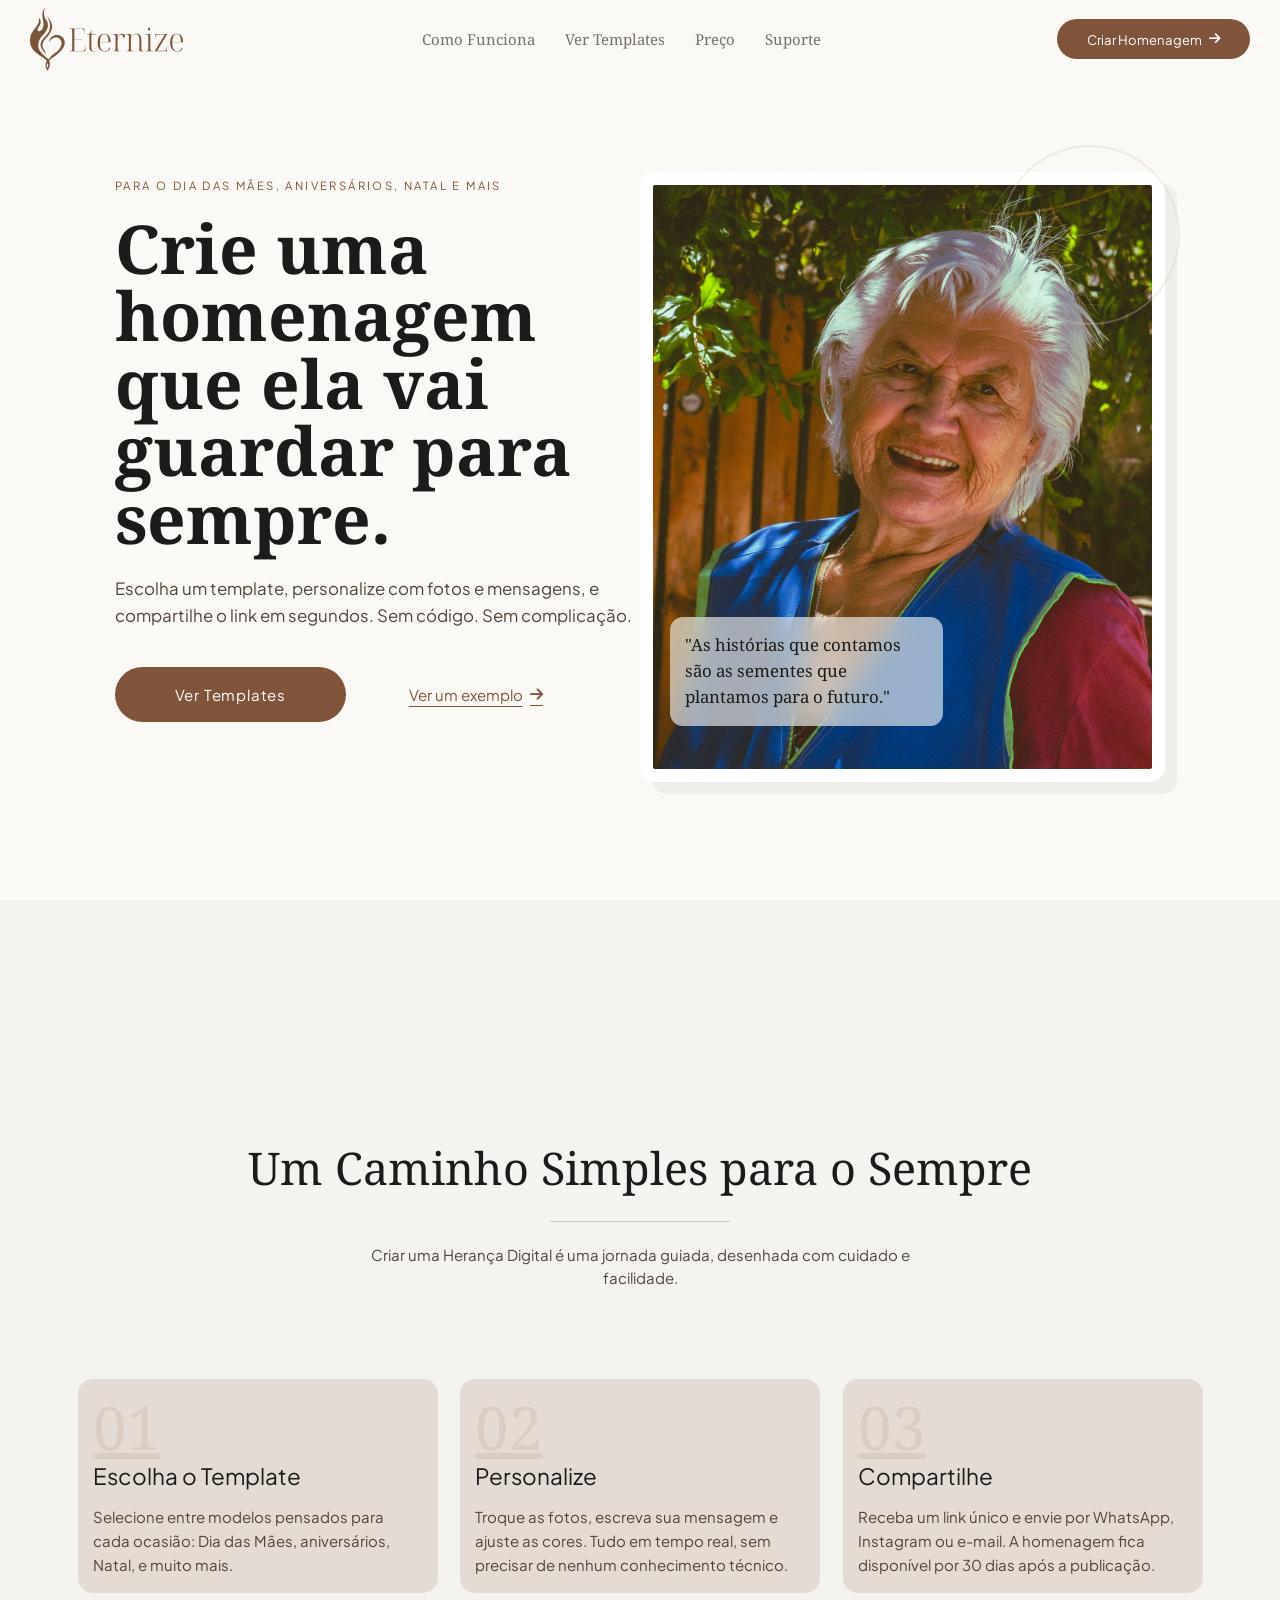
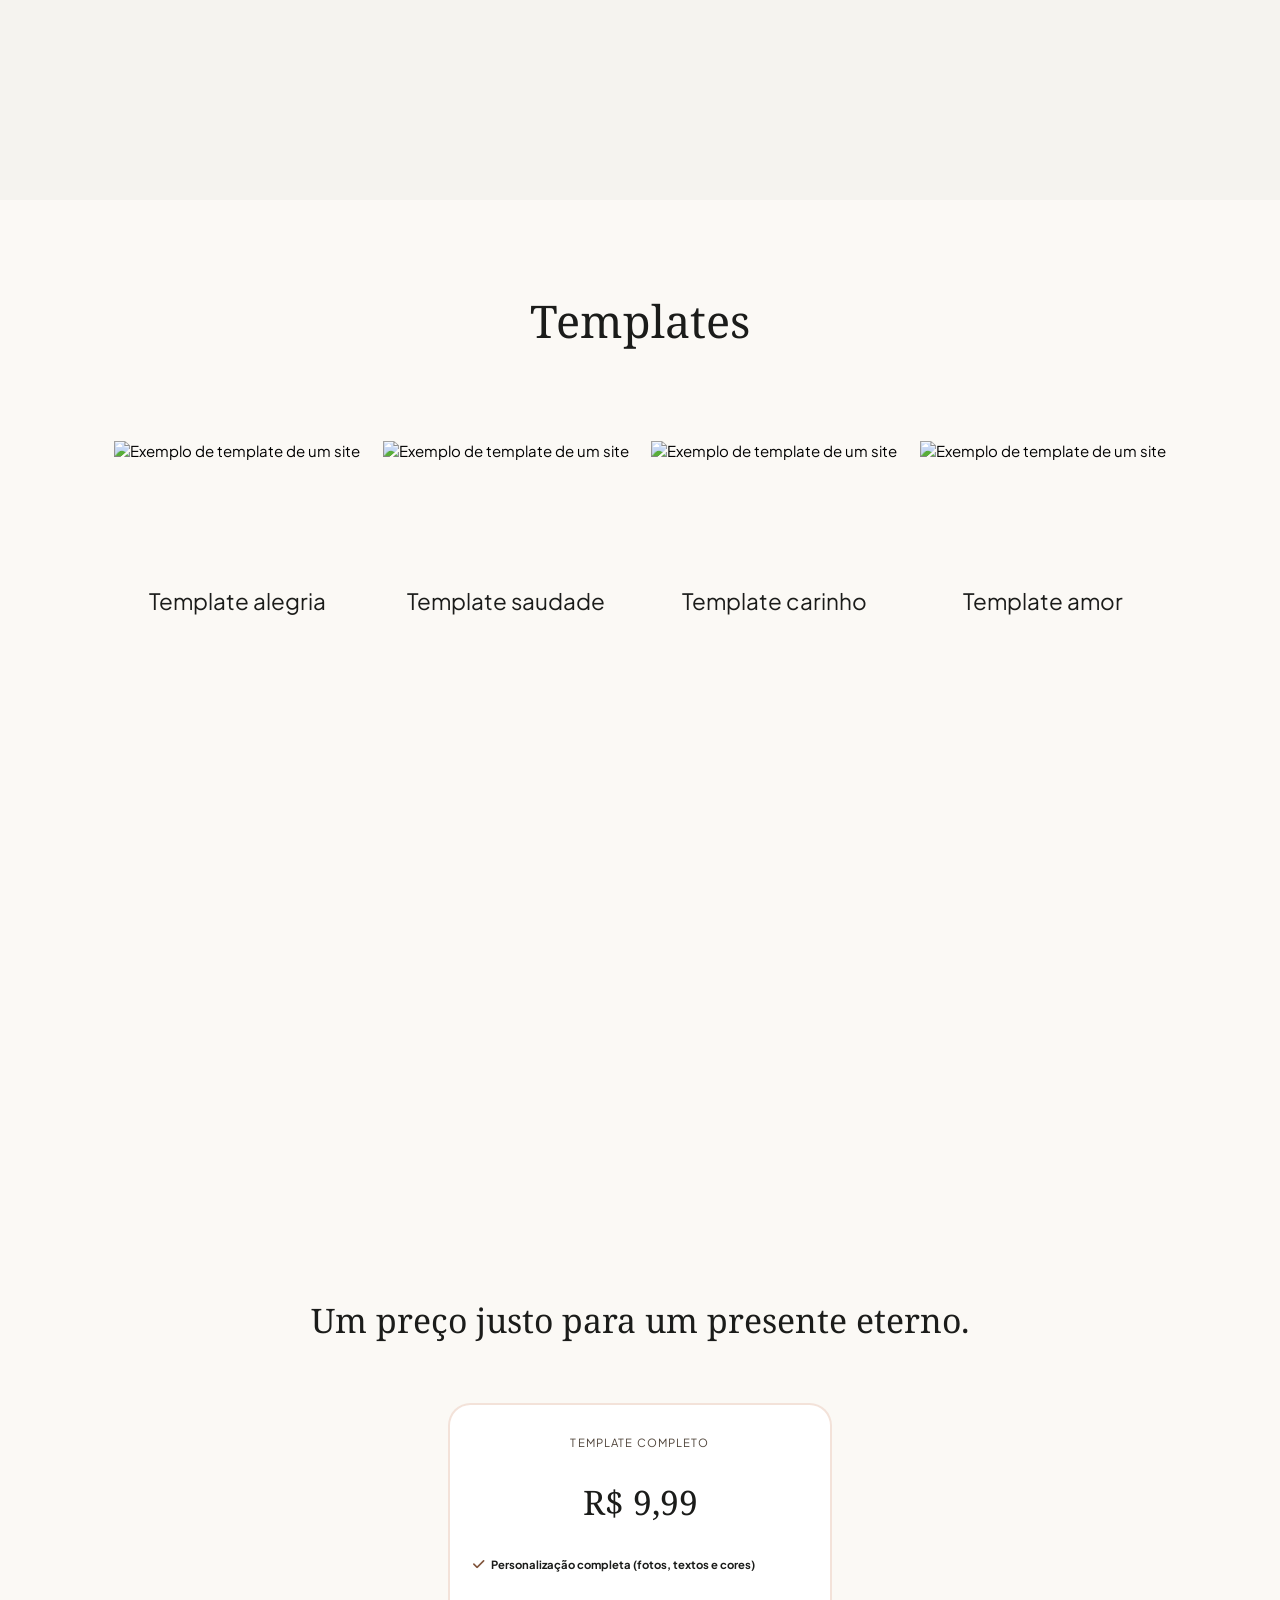
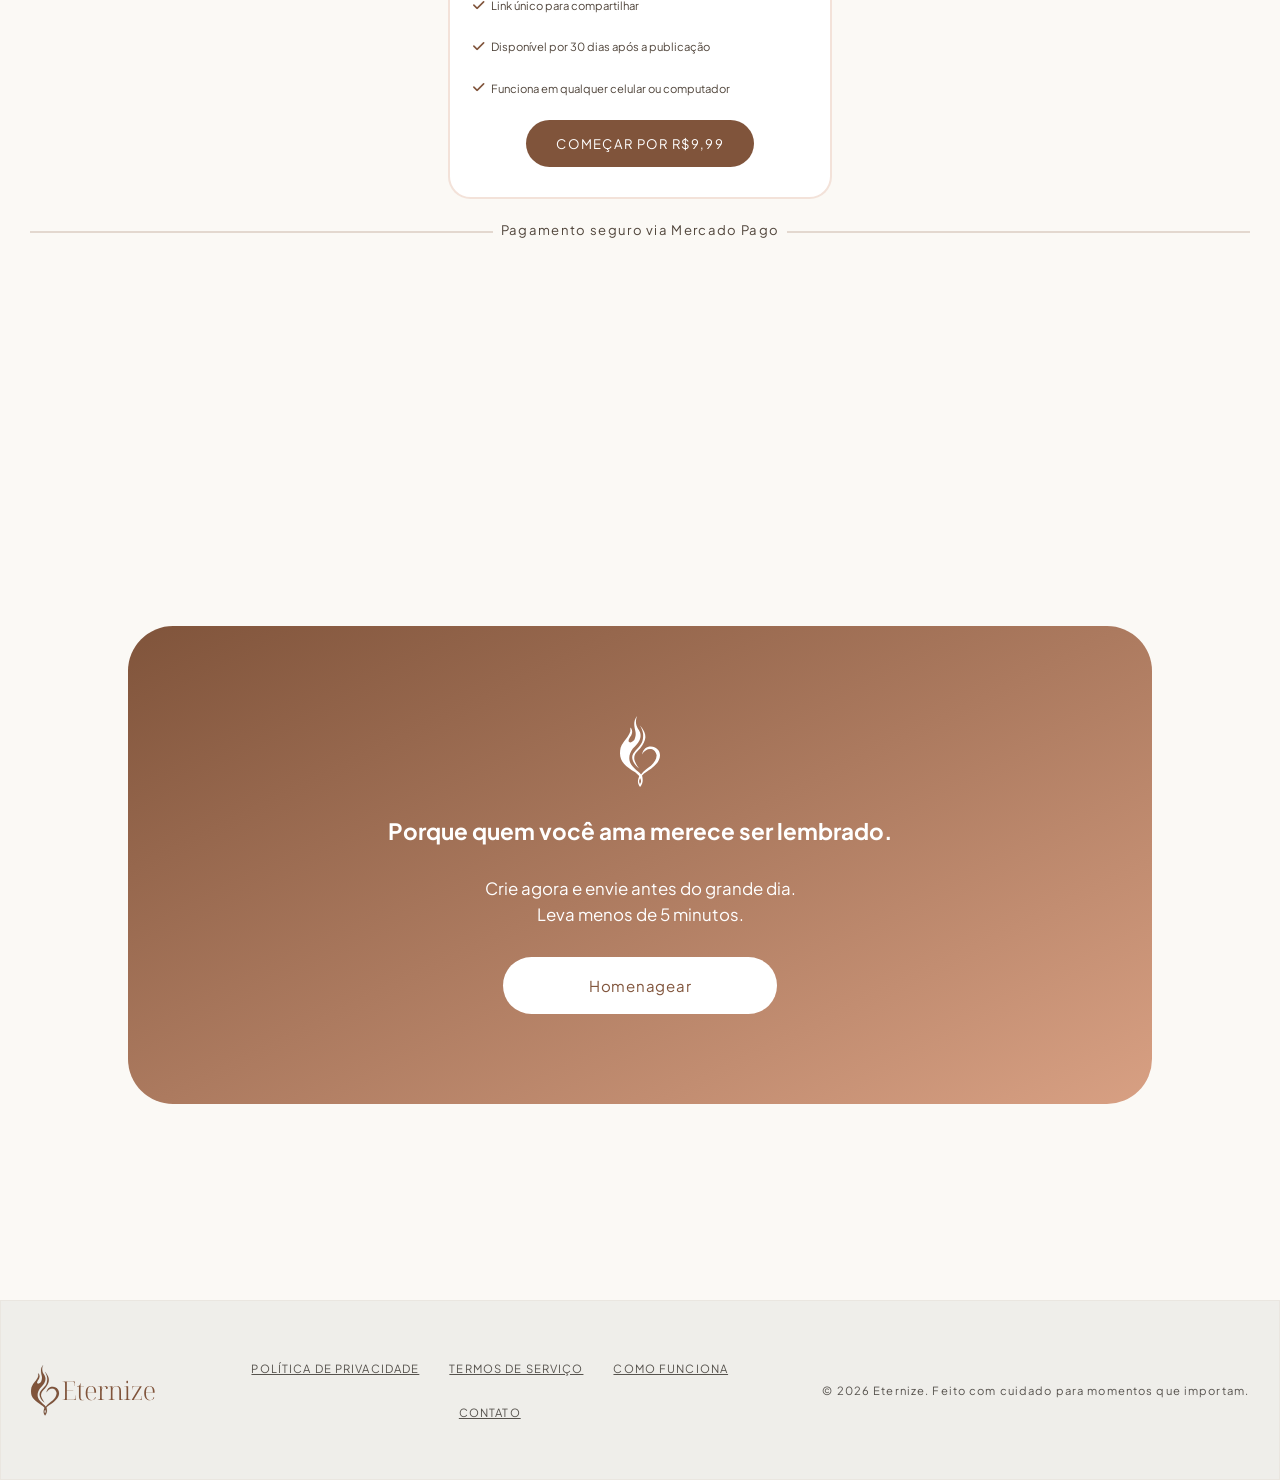
==== index.html @ eef2a2c7 "Adição de responsividade 320px à 1440px e animação de seleção nos atalhos da navbar." ====
<!doctype html>
<html lang="pt-br">
  <head>
    <meta charset="UTF-8" />
    <meta name="viewport" content="width=device-width, initial-scale=1.0" />
    <title>Eternize</title>
    <link rel="stylesheet" href="./style.css" />

    <link
      rel="apple-touch-icon"
      sizes="180x180"
      href="./icon/apple-touch-icon.png"
    />
    <link
      rel="icon"
      type="image/png"
      sizes="32x32"
      href="./icon/favicon-32x32.png"
    />
    <link
      rel="icon"
      type="image/png"
      sizes="16x16"
      href="./icon/favicon-16x16.png"
    />
    <link rel="manifest" href="/icon/site.webmanifest" />

    <!--Ícones -->
    <link
      rel="stylesheet"
      href="https://cdnjs.cloudflare.com/ajax/libs/font-awesome/6.5.1/css/all.min.css"
    />

    <!-- Fontes -->
    <link rel="preconnect" href="https://fonts.googleapis.com" />
    <link rel="preconnect" href="https://fonts.gstatic.com" crossorigin />
    <link
      href="https://fonts.googleapis.com/css2?family=Noto+Serif:ital,wght@0,100..900;1,100..900&family=Plus+Jakarta+Sans:ital,wght@0,200..800;1,200..800&display=swap"
      rel="stylesheet"
    />
  </head>
  <body>
    <header>
      <img src="./assets/logo-name.svg" alt="" />
      <nav>
        <ul class="nav-links">
          <li><a href="#how">Como Funciona</a></li>
          <li><a href="#templates">Ver Templates</a></li>
          <li><a href="#price">Preço</a></li>
          <li><a href="#contact">Suporte</a></li>
        </ul>
      </nav>
      <a href="#contact" class="cta"
        >Criar Homenagem <i class="fa-solid fa-arrow-right"></i
      ></a>
      <button id="menu-hamburguer" onclick="abrirMenu()">
        <i class="fa-solid fa-bars"></i>
      </button>
    </header>

    <div id="menu-content">
      <ul class="nav-links">
        <li><a href="#how">Como Funciona</a></li>
        <li><a href="#templates">Ver Templates</a></li>
        <li><a href="#price">Preço</a></li>
        <li><a href="#contact">Suporte</a></li>
      </ul>
      <a href="#contact" class="cta"
        >Criar Homenagem <i class="fa-solid fa-arrow-right"></i
      ></a>
    </div>

    <section class="hero" id="hero">
      <aside class="left-content">
        <p class="hero-detail">
          Para o Dia das Mães, Aniversários, Natal e mais
        </p>
        <h1>Crie uma homenagem que ela vai guardar para sempre.</h1>
        <p class="hero-subtitle">
          Escolha um template, personalize com fotos e mensagens, e compartilhe
          o link em segundos. Sem código. Sem complicação.
        </p>
        <div class="buttons">
          <a href="#templates" class="hero-templates-button">Ver Templates</a>
          <a href="#contact" class="hero-exemple-button"
            >Ver um exemplo <i class="fa-solid fa-arrow-right"></i
          ></a>
        </div>
      </aside>
      <aside class="right-content">
        <div class="circle"></div>
        <img
          src="./assets/hero-image.webp"
          alt="Imagem de uma senhora com uma frase homenageando-a"
        />
        <div class="phrase-container">
          <p class="phrase">
            "As histórias que contamos são as sementes que plantamos para o
            futuro."
          </p>
        </div>
      </aside>
    </section>

    <section id="how">
      <h2>Um Caminho Simples para o Sempre</h2>
      <div class="horizontal-line"></div>
      <p class="how-subtitle">
        Criar uma Herança Digital é uma jornada guiada, desenhada com cuidado e
        facilidade.
      </p>
      <div class="card-container">
        <div class="card">
          <p class="card-number">01</p>
          <p class="card-title">Escolha o Template</p>
          <p class="card-subtitle">
            Selecione entre modelos pensados para cada ocasião: Dia das Mães,
            aniversários, Natal, e muito mais.
          </p>
        </div>
        <div class="card">
          <p class="card-number">02</p>
          <p class="card-title">Personalize</p>
          <p class="card-subtitle">
            Troque as fotos, escreva sua mensagem e ajuste as cores. Tudo em
            tempo real, sem precisar de nenhum conhecimento técnico.
          </p>
        </div>
        <div class="card">
          <p class="card-number">03</p>
          <p class="card-title">Compartilhe</p>
          <p class="card-subtitle">
            Receba um link único e envie por WhatsApp, Instagram ou e-mail. A
            homenagem fica disponível por 30 dias após a publicação.
          </p>
        </div>
      </div>
    </section>

    <section class="templates" id="templates">
      <h2>Templates</h2>
      <div class="grid-container">
        <div class="grid-item i1">
          <p class="grid-title">Template alegria</p>
          <img
            src="https://static.wixstatic.com/media/077d5f_1ff80c98006e4152887eac32dbec27f6~mv2.jpg/v1/fill/w_740,h_1833,al_c,q_85,usm_0.66_1.00_0.01,enc_avif,quality_auto/077d5f_1ff80c98006e4152887eac32dbec27f6~mv2.jpg"
            alt="Exemplo de template de um site"
          />
        </div>
        <div class="grid-item i2">
          <p class="grid-title">Template saudade</p>
          <img
            src="https://static.wixstatic.com/media/16f059_906095923bfa4dbcbfbbe2b3b300540e~mv2.png/v1/fill/w_740,h_1536,al_c,q_90,usm_0.66_1.00_0.01,enc_avif,quality_auto/16f059_906095923bfa4dbcbfbbe2b3b300540e~mv2.png"
            alt="Exemplo de template de um site"
          />
        </div>
        <div class="grid-item i3">
          <p class="grid-title">Template carinho</p>
          <img
            src="https://static.wixstatic.com/media/16f059_3bf86d9e7a4f4a6eacb7efce3ef94783~mv2.png/v1/fill/w_740,h_1233,al_c,q_90,usm_0.66_1.00_0.01,enc_avif,quality_auto/16f059_3bf86d9e7a4f4a6eacb7efce3ef94783~mv2.png"
            alt="Exemplo de template de um site"
          />
        </div>
        <div class="grid-item i4">
          <p class="grid-title">Template amor</p>
          <img
            src="https://static.wixstatic.com/media/16f059_3e9b2dca37b64b3091403b15a6490f41~mv2.png/v1/fill/w_740,h_981,al_c,q_90,usm_0.66_1.00_0.01,enc_avif,quality_auto/16f059_3e9b2dca37b64b3091403b15a6490f41~mv2.png"
            alt="Exemplo de template de um site"
          />
        </div>
      </div>
    </section>

    <section class="price" id="price">
      <h2 class="price-title">Um preço justo para um presente eterno.</h2>
      <div class="card-price">
        <p class="card-price-title">Template Completo</p>
        <p class="card-price-price">R$ 9,99</p>
        <ul>
          <li>
            <i class="fa-solid fa-check"></i
            ><b>Personalização completa (fotos, textos e cores)</b>
          </li>
          <li><i class="fa-solid fa-check"></i>Link único para compartilhar</li>
          <li>
            <i class="fa-solid fa-check"></i>Disponível por 30 dias após a
            publicação
          </li>
          <li>
            <i class="fa-solid fa-check"></i>Funciona em qualquer celular ou
            computador
          </li>
        </ul>
        <a href="#contact" class="card-price-btn">Começar por R$9,99</a>
      </div>
      <div class="price-subtitle">
        <p class="price-pay">Pagamento seguro via Mercado Pago</p>
        <div class="price-line"></div>
      </div>
    </section>

    <section id="call-to-action">
      <div class="card-call">
        <img src="assets/logo-white.svg" alt="Logo da empresa" />
        <h2 class="title-call">Porque quem você ama merece ser lembrado.</h2>
        <p class="detail-call">
          Crie agora e envie antes do grande dia. <br />
          Leva menos de 5 minutos.
        </p>
        <a href="#contact" class="btn-call">Homenagear</a>
      </div>
    </section>

    <footer>
      <img src="assets/logo-name.svg" alt="Logo da empresa" />
      <ul>
        <li>POLÍTICA DE PRIVACIDADE</li>
        <li>TERMOS DE SERVIÇO</li>
        <li>Como funciona</li>
        <li>Contato</li>
      </ul>
      <p class="copyright">
        © 2026 Eternize. Feito com cuidado para momentos que importam.
      </p>
    </footer>
    <script src="./script.js"></script>
  </body>
</html>
---- style.css ----
:root {
  --bg: #fbf9f5;
  --assent-color: #80543b;
  --title-font-family: "Noto Serif", sans-serif;
}

* {
  margin: 0;
  padding: 0;
  box-sizing: border-box;
  text-decoration: none;
  scroll-behavior: smooth;
  overscroll-behavior: none;
  scrollbar-width: thin;
  scrollbar-color: var(--assent-color) var(--bg);
}

::-webkit-scrollbar-track {
  background: var(--bg);
}

::-webkit-scrollbar-thumb {
  background: var(--assent-color);
  border-radius: 8px;
}

body {
  background: var(--bg);
  font-family: "Plus Jakarta Sans", sans-serif;
  font-weight: 400;
  max-width: 1440px;
  margin: 0 auto;
  overflow-x: clip;
}

header {
  width: 100vw;
  height: fit-content;
  display: flex;
  justify-content: space-between;
  align-items: center;
  padding: 0.5rem 2rem;
  background: rgba(251, 249, 245, 0.8);
  backdrop-filter: blur(24px);
  position: fixed;
  top: 0;
  left: 0;
  z-index: 999;
}

header img {
  width: auto;
  height: 100%;
}

nav,
nav ul {
  display: flex;
  list-style: none;
  width: fit-content;
  justify-content: space-between;
  align-items: center;
  gap: 2rem;
}

.nav-links a {
  font-family: var(--title-font-family);
  font-size: 1rem;
  color: #78716c;
  text-align: center;
}

.cta {
  display: flex;
  align-items: center;
  justify-content: center;
  text-align: center;
  padding: 0.75rem 2rem;
  gap: 0.5rem;
  color: #fff;
  font-size: 0.875rem;
  background: var(--assent-color);
  border-radius: 99px;
}

section {
  width: 100%;
  min-height: fit-content;
  height: 100vh;
  padding: 6rem 2rem 4rem;
}

#hero {
  display: flex;
  flex-wrap: wrap;
  justify-content: center;
  align-items: center;
  padding: 6rem;
}

.left-content,
.right-content {
  width: 100%;
  max-width: 35rem;
  height: fit-content;
}

.left-content {
  display: flex;
  flex-direction: column;
  gap: 1.5rem;
  text-wrap: wrap;
}

.hero-detail {
  font-size: 0.75rem;
  letter-spacing: 2.4px;
  color: var(--assent-color);
  text-transform: uppercase;
  width: 100%;
}

h1 {
  font-family: var(--title-font-family);
  font-size: 4.5rem;
  line-height: 4.5rem;
  color: #1b1c1a;
}

.hero-subtitle {
  font-size: 1.125rem;
  color: #50453b;
  line-height: 1.831rem;
}

.buttons {
  width: 100%;
  height: fit-content;
  display: flex;
  flex-wrap: wrap;
  gap: 1rem;
  padding-top: 1rem;
}

.hero-templates-button {
  width: 100%;
  max-width: 15.375rem;
  height: fit-content;
  display: flex;
  justify-content: center;
  align-items: center;
  background: var(--assent-color);
  color: #fff;
  text-wrap: nowrap;
  font-size: 1rem;
  letter-spacing: 0.8px;
  border-radius: 99px;
  padding: 1.2rem 2rem;
}

.hero-exemple-button {
  padding: 1.2rem 2rem;
  width: 100%;
  max-width: 15.375rem;
  height: fit-content;
  display: flex;
  justify-content: center;
  align-items: center;
  gap: 0.5rem;
  text-decoration: underline;
  text-underline-offset: 0.3rem;
  color: var(--assent-color);
}

.right-content {
  display: flex;
  flex-direction: column;
  aspect-ratio: 31 / 36;
}

.circle {
  background: transparent;
  border-radius: 50%;
  width: 12rem;
  aspect-ratio: 1 / 1;
  border: solid 2px rgba(212, 196, 183, 0.3);
  margin-bottom: -10.2rem;
  margin-left: 24rem;
  z-index: 12;
}

.right-content img {
  width: 100%;
  height: auto;
  aspect-ratio: 31 / 36;
  object-fit: cover;
  border: solid 0.875rem #fff;
  border-radius: 1rem;
  box-shadow: 0.8rem 0.8rem 0 0 #efeeea;
}

.phrase-container {
  background: rgba(255, 255, 255, 0.6);
  backdrop-filter: blur(12px);
  border-radius: 0.875rem;
  padding: 1rem 2.5rem 1rem 1rem;
  width: fit-content;
  height: fit-content;
  z-index: 10;
  margin-top: -11rem;
  margin-left: 2rem;
}

.phrase {
  font-family: var(--title-font-family);
  color: #1b1c1a;
  font-size: 1.125rem;
  line-height: 1.75rem;
  width: 100%;
  max-width: 220px;
  text-wrap: wrap;
}

/* Seção Processo */
#how {
  display: flex;
  flex-direction: column;
  justify-content: center;
  align-items: center;
  text-align: center;
  gap: 1.5rem;
  background: #f5f3ef;
}

#how h2 {
  font-family: var(--title-font-family);
  font-size: 3rem;
  font-weight: 400;
  color: #1b1c1a;
  width: 100%;
  flex-wrap: wrap;
}

.horizontal-line {
  width: 12rem;
  height: 1px;
  background: linear-gradient(
    rgba(212, 196, 183, 0) 0%,
    #d4c4b7 50%,
    rgba(212, 196, 183, 0) 100%
  );
}

.how-subtitle {
  width: 100%;
  max-width: 576px;
  font-size: 1rem;
  color: #50453b;
  line-height: 1.5rem;
}

.card-container {
  width: 100%;
  height: fit-content;
  padding-top: 4.5rem;
  display: flex;
  flex-direction: row;
  align-items: center;
  flex-wrap: wrap;
  gap: 1.5rem;
  justify-content: center;
}

.card {
  width: 100%;
  max-width: 24rem;
  display: flex;
  flex-direction: column;
  padding: 1rem;
  border-radius: 1rem;
  background: rgba(128, 84, 59, 0.15);
  text-align: start;
}

.card-number {
  width: 100%;
  font-family: var(--title-font-family);
  font-size: 4rem;
  line-height: 4.5rem;
  color: rgba(128, 84, 59, 0.1);
  text-decoration: underline;
}

.card-title {
  width: 100%;
  text-wrap: wrap;
  padding-bottom: 1rem;
  font-size: 1.5rem;
  color: #1b1c1a;
}

.card-subtitle {
  color: #50453b;
  font-size: 1rem;
  line-height: 1.625rem;
}

/* Seção Templates */
#templates {
  display: flex;
  flex-direction: column;
  gap: 6rem;
  text-align: center;
}

#templates h2 {
  color: #1b1c1a;
  font-weight: 400;
  font-family: var(--title-font-family);
  font-size: 3rem;
}

.grid-container {
  display: flex;
  gap: 1.5rem;
  row-gap: 3rem;
  flex-wrap: wrap;
  align-items: center;
  justify-content: center;
  width: 100%;
  height: fit-content;
}

.grid-item {
  display: flex;
  flex-direction: column-reverse;
  gap: 0.5rem;
}

.grid-item img {
  width: 100%;
  max-width: 400px;
  height: auto;
  aspect-ratio: 16 / 9;
  object-fit: cover;
}

.grid-title {
  font-size: 1.5rem;
  color: #1b1c1a;
}

/* Seção Preços */
#price {
  display: flex;
  flex-direction: column;
  justify-content: center;
  align-items: center;
  gap: 1.5rem;
}

#price h2 {
  color: #1b1c1a;
  font-family: var(--title-font-family);
  font-size: 2.25rem;
  font-weight: 400;
  padding-bottom: 2.5rem;
  text-align: center;
  width: 100%;
  text-wrap: wrap;
}

.card-price {
  display: flex;
  flex-direction: column;
  align-items: center;
  background: #fff;
  height: fit-content;
  min-width: fit-content;
  width: 100%;
  max-width: 384px;
  padding: 2rem 1.5rem;
  border-radius: 1.5rem;
  border: solid 2px rgba(216, 160, 131, 0.3);
  gap: 2rem;
}

.card-price-title {
  font-size: 0.75rem;
  letter-spacing: 0.075rem;
  text-align: center;
  color: #50453b;
  flex-wrap: wrap;
  width: 100%;
  text-transform: uppercase;
}

.card-price-price {
  text-align: center;
  font-family: var(--title-font-family);
  font-weight: 400;
  color: #1b1c1a;
  font-size: 2.25rem;
  text-wrap: nowrap;
  width: 100%;
}

.card-price ul {
  display: flex;
  flex-direction: column;
  gap: 1.5rem;
  height: fit-content;
  width: 100%;
  list-style: none;
}

.card-price ul li {
  display: flex;
  align-items: center;
  gap: 0.5rem;
  width: 100%;
  font-size: 0.75rem;
  line-height: 1.25rem;
  color: #50453b;
}

.card-price ul li b {
  color: #1b1c1a;
}

.fa-check {
  color: var(--assent-color);
  font-size: 0.875rem;
}

.card-price-btn {
  text-transform: uppercase;
  margin-top: -0.5rem;
  background: var(--assent-color);
  padding: 1rem 2rem;
  text-align: center;
  border-radius: 99px;
  color: #fff;
  font-size: 0.875rem;
  letter-spacing: 0.0875rem;
  text-wrap: nowrap;
  font-weight: 400;
}

.price-subtitle {
  width: 100%;
  height: fit-content;
  display: flex;
  flex-direction: column;
  justify-content: center;
  align-items: center;
  flex-wrap: nowrap;
}

.price-pay {
  background: var(--bg);
  color: #50453b;
  text-align: center;
  text-wrap: wrap;
  width: fit-content;
  max-width: calc(300px + 1rem);
  line-height: 1.25rem;
  font-size: 0.875rem;
  letter-spacing: 0.0875rem;
  padding: 0 0.5rem;
  z-index: 1;
}

.price-line {
  margin-top: -0.6rem;
  width: 100%;
  height: 2px;
  background: rgba(128, 84, 59, 0.2);
}

/* Seção CTA */
#call-to-action {
  display: flex;
  flex-direction: column;
  justify-content: center;
  align-items: center;
}

.card-call {
  width: 100%;
  max-width: 1024px;
  padding: 6rem;
  display: flex;
  flex-direction: column;
  justify-content: center;
  align-items: center;
  text-align: center;
  gap: 2rem;
  color: #fff;
  border-radius: 3rem;
  background: linear-gradient(154deg, var(--assent-color) 0%, #d8a083 100%);
}

.card-call img {
  width: 2.625rem;
  height: auto;
}

.card-call-title {
  font-family: var(--title-font-family);
  font-size: 3.75rem;
  line-height: 3.75rem;
}

.detail-call {
  font-size: 1.125rem;
  line-height: 1.75rem;
}

.btn-call {
  width: 100%;
  max-width: 274px;
  height: fit-content;
  font-size: 1rem;
  color: var(--assent-color);
  letter-spacing: 0.05rem;
  padding: 1.25rem 3rem;
  background: #fff;
  border-radius: 99px;
}

footer {
  display: flex;
  justify-content: space-between;
  align-items: center;
  padding: 4rem 2rem;
  width: 100vw;
  justify-content: space-between;
  gap: 3rem;
  border: solid 1px rgba(212, 196, 183, 0.2);
  background: #efeeea;
}

footer img {
  width: auto;
  height: 3.4rem;
}

footer ul {
  display: flex;
  justify-content: center;
  align-items: center;
  flex-wrap: wrap;
  width: fit-content;
  max-width: 520px;
  gap: 2rem;
  list-style: none;
}

footer ul li {
  color: #57534e;
  text-wrap: nowrap;
  font-size: 0.75rem;
  letter-spacing: 0.075rem;
  text-decoration: underline;
  text-transform: uppercase;
}

.copyright {
  font-size: 0.75rem;
  letter-spacing: 0.075rem;
  line-height: 1rem;
  color: #57534e;
  text-align: center;
}

/* EFEITOS */
.nav-links .active {
  color: var(--assent-color);
  text-decoration: underline;
  text-underline-offset: 0.5rem;
  transition: 0.7s ease;
}

/* Menu Mobile */
#menu-hamburguer,
#menu-content {
  display: none;
}

/* Responsividade */
/* Mobile */
@media (max-width: 767px) {
  section,
  #hero,
  #skills {
    padding: 8rem 1.5rem 3rem;
  }

  .nav-links,
  header .cta,
  .right-content {
    display: none;
  }

  #menu-hamburguer {
    display: flex;
    width: auto;
    height: 100%;
    background: transparent;
    border: none;
    color: var(--assent-color);
    font-size: 2.25rem;
  }

  #menu-content {
    background: var(--bg);
    z-index: 100;
    position: fixed;
    right: 0;
    top: 5rem;
    display: none;
    height: fit-content;
    width: 40%;
    flex-direction: column;
    gap: 1.5rem;
    padding: 1rem;
    justify-content: center;
    align-items: center;
  }

  #menu-content .nav-links {
    display: flex;
    justify-content: center;
    align-items: center;
    flex-direction: column;
    list-style: none;
    text-align: center;
    gap: 0.5rem;
  }

  #menu-content .cta {
    display: block;
    width: 100%;
    padding: 0.75rem 1rem;
    border-radius: 16px;
    display: flex;
    justify-content: center;
    align-items: center;
    font-size: 11px;
  }

  h1 {
    font-size: 2.8rem;
    line-height: 3rem;
  }

  .buttons {
    justify-content: center;
    align-items: center;
  }

  h2,
  #templates h2,
  #how h2 {
    font-size: 1.8rem;
    line-height: 2rem;
  }

  .price-pay {
    width: 12rem;
  }

  .card-call {
    padding: 1.5rem;
  }

  footer {
    padding: 1.5rem;
    gap: 0.5rem;
  }

  footer img {
    display: none;
  }

  footer ul {
    width: 50%;
    gap: 0.5rem;
  }

  footer ul li {
    font-size: 0.625rem;
  }
}

/* Tablet */
@media (min-width: 768px) and (max-width: 1023px) {
  header .cta {
    font-size: 0.75rem;
    padding: 0.875rem 1rem;
  }

  .nav-links li a {
    text-align: center;
  }

  header,
  .nav-links {
    gap: 1rem;
  }
}

/* Ajuste específico para a nav bar não quebrar na parte dos links */
@media (max-width: 784px) {
  .nav-links,
  header .cta {
    display: none;
  }

  #menu-hamburguer {
    display: flex;
    width: auto;
    height: 100%;
    background: transparent;
    border: none;
    color: var(--assent-color);
    font-size: 2.25rem;
  }

  #menu-content {
    background: var(--bg);
    z-index: 100;
    position: fixed;
    right: 0;
    top: 5rem;
    display: none;
    height: fit-content;
    width: 40%;
    flex-direction: column;
    gap: 1.5rem;
    padding: 1rem;
    justify-content: center;
    align-items: center;
  }

  #menu-content .nav-links {
    display: flex;
    justify-content: center;
    align-items: center;
    flex-direction: column;
    list-style: none;
    text-align: center;
    gap: 0.5rem;
  }

  #menu-content .cta {
    display: block;
    width: 100%;
    padding: 0.75rem 1rem;
    border-radius: 16px;
    display: flex;
    justify-content: center;
    align-items: center;
    font-size: 11px;
  }
}

/* Ajustes de Fontes */
@media (min-width: 320px) {
  :root {
    font-size: 11px;
  }
}
@media (min-width: 275px) {
  :root {
    font-size: 12px;
  }
}
@media (min-width: 425px) {
  :root {
    font-size: 13px;
  }
}
@media (min-width: 768px) {
  :root {
    font-size: 14px;
  }
}
@media (min-width: 1024px) {
  :root {
    font-size: 15px;
  }
}
@media (min-width: 1440px) {
  :root {
    font-size: 16px;
  }
  body {
    max-width: 1440px;
  }
}
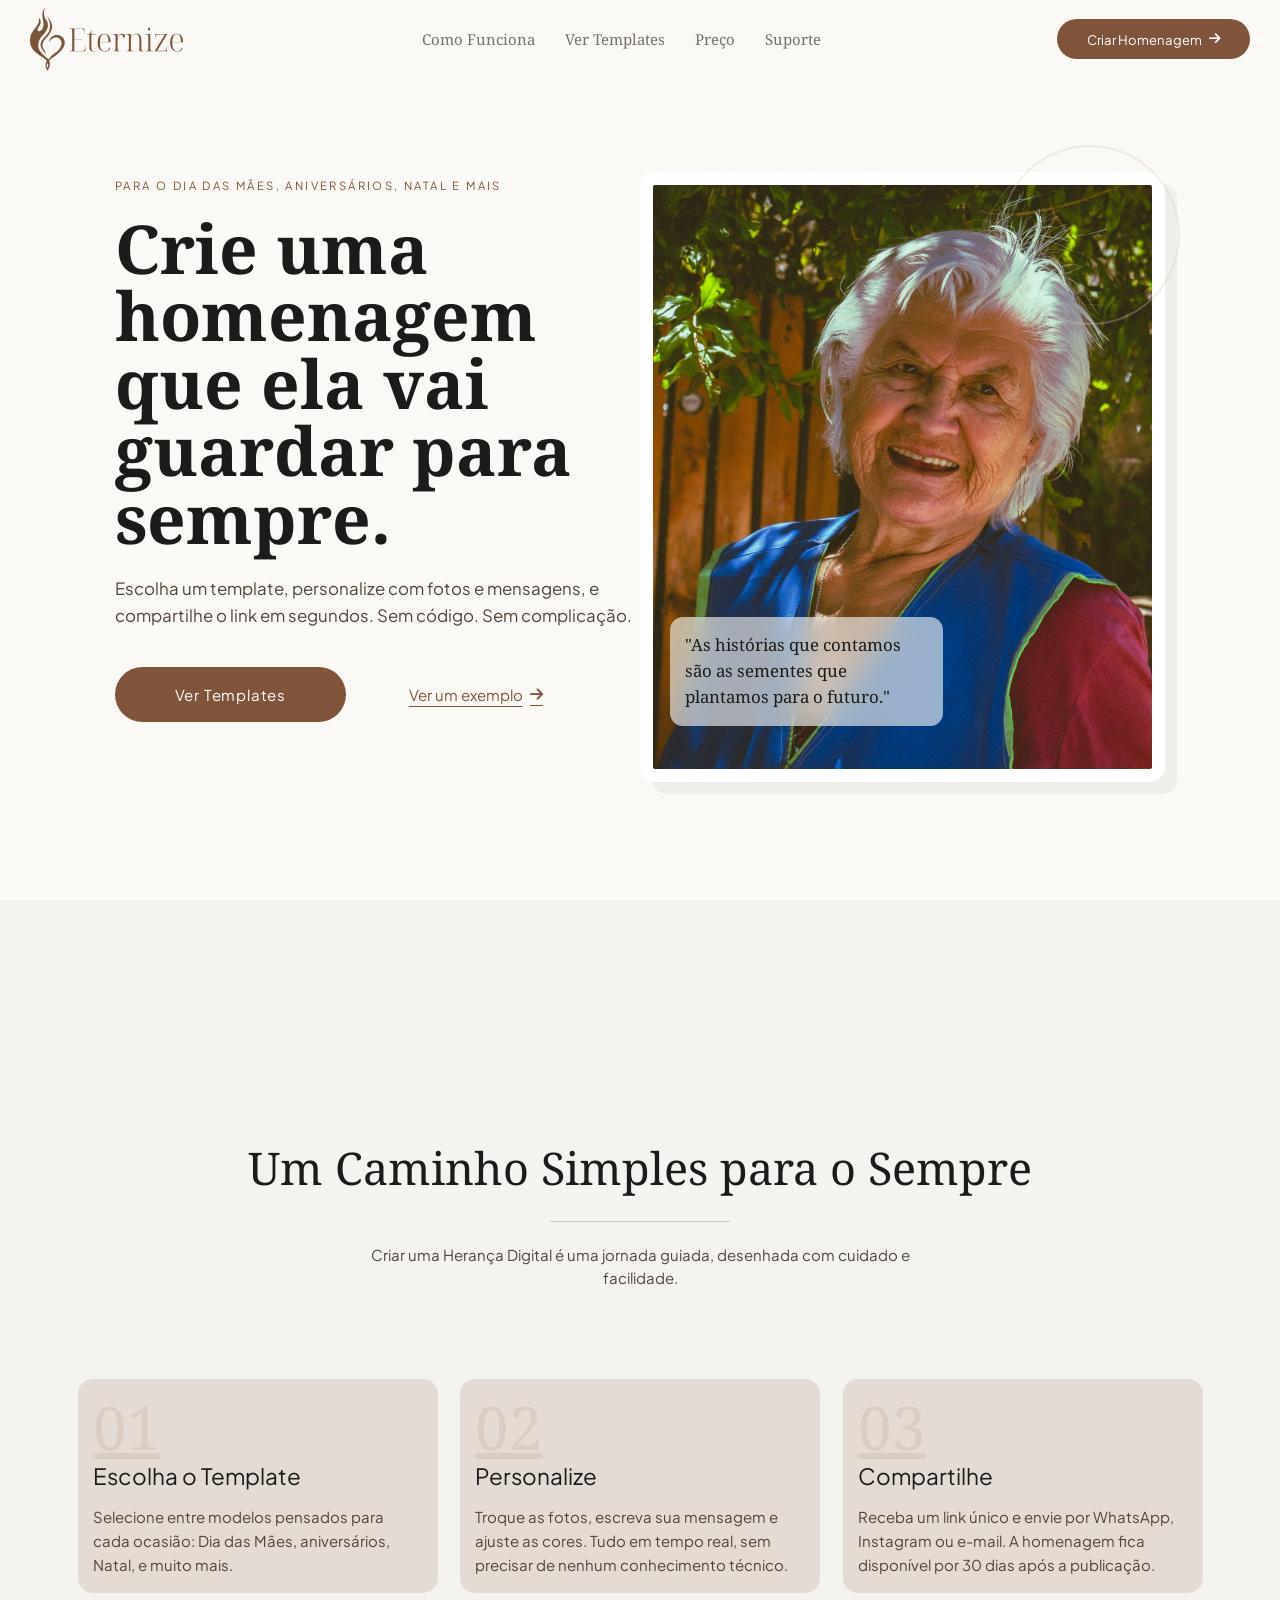
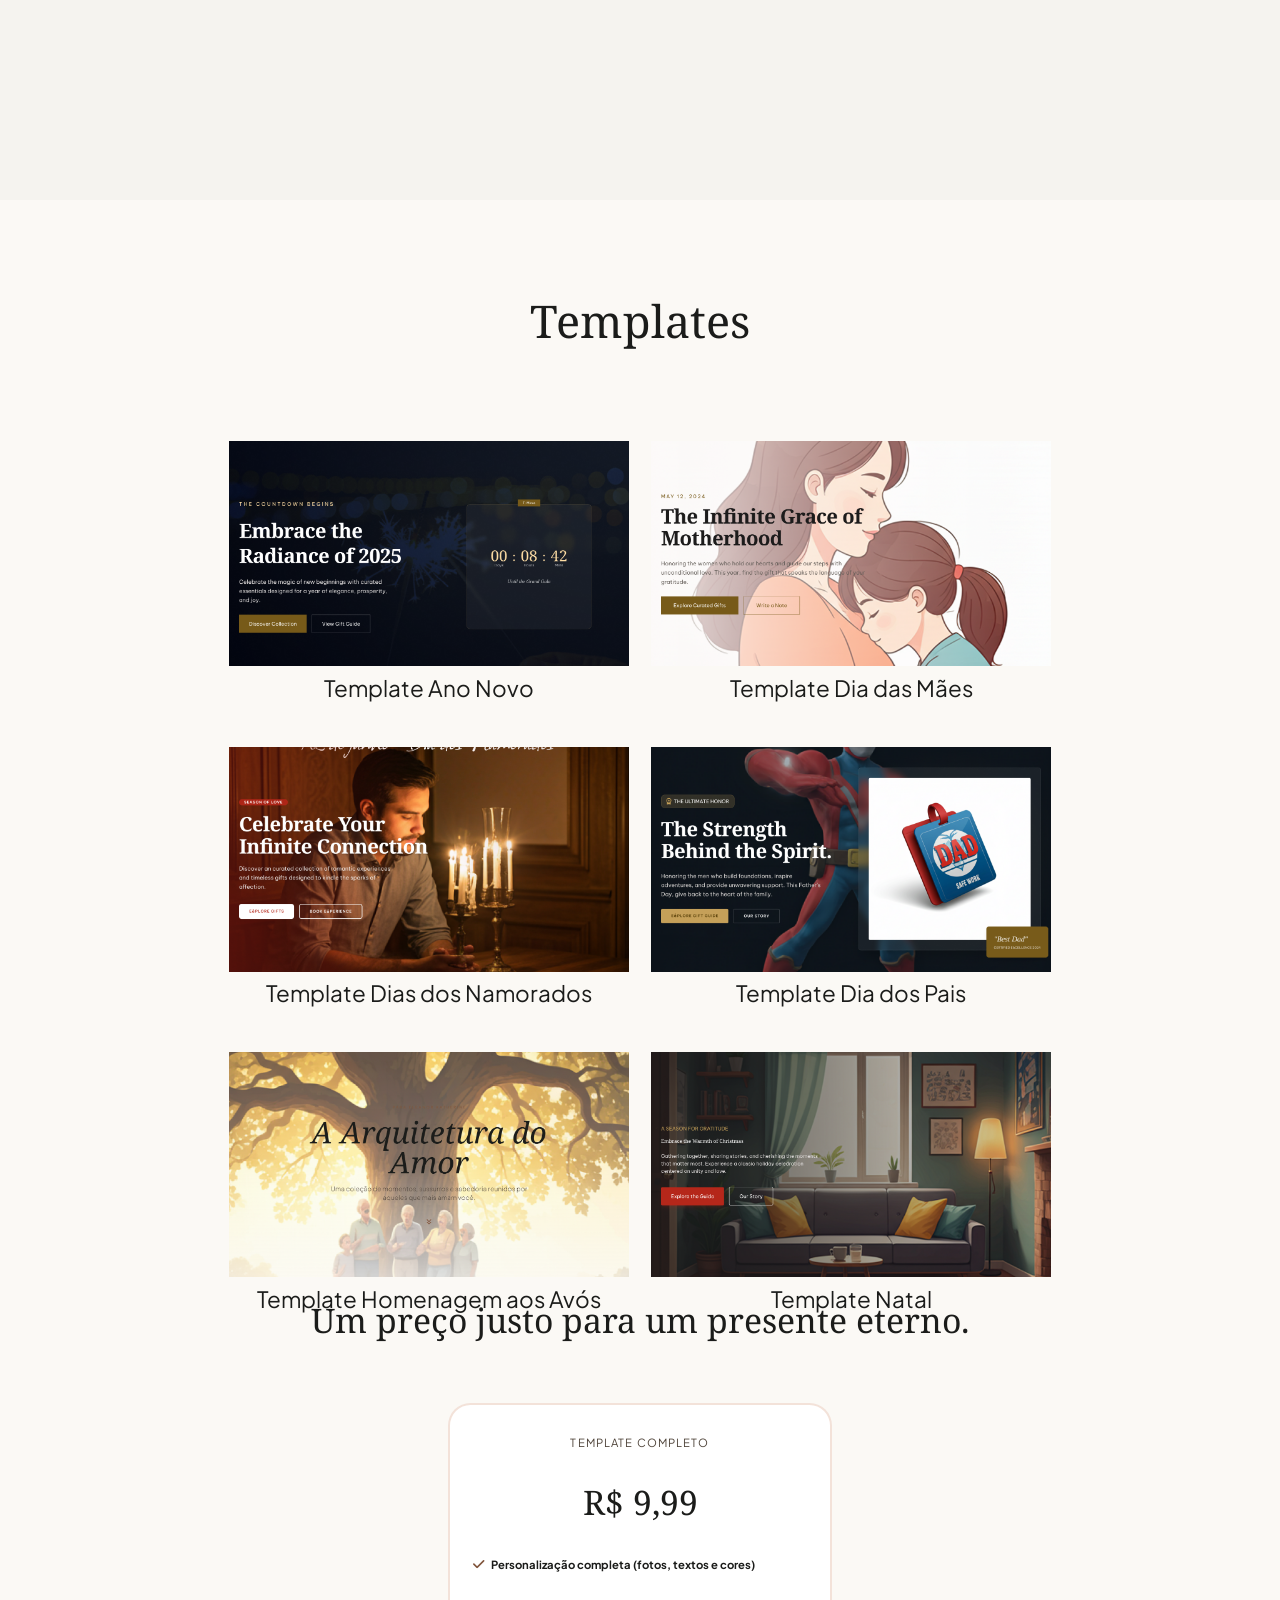
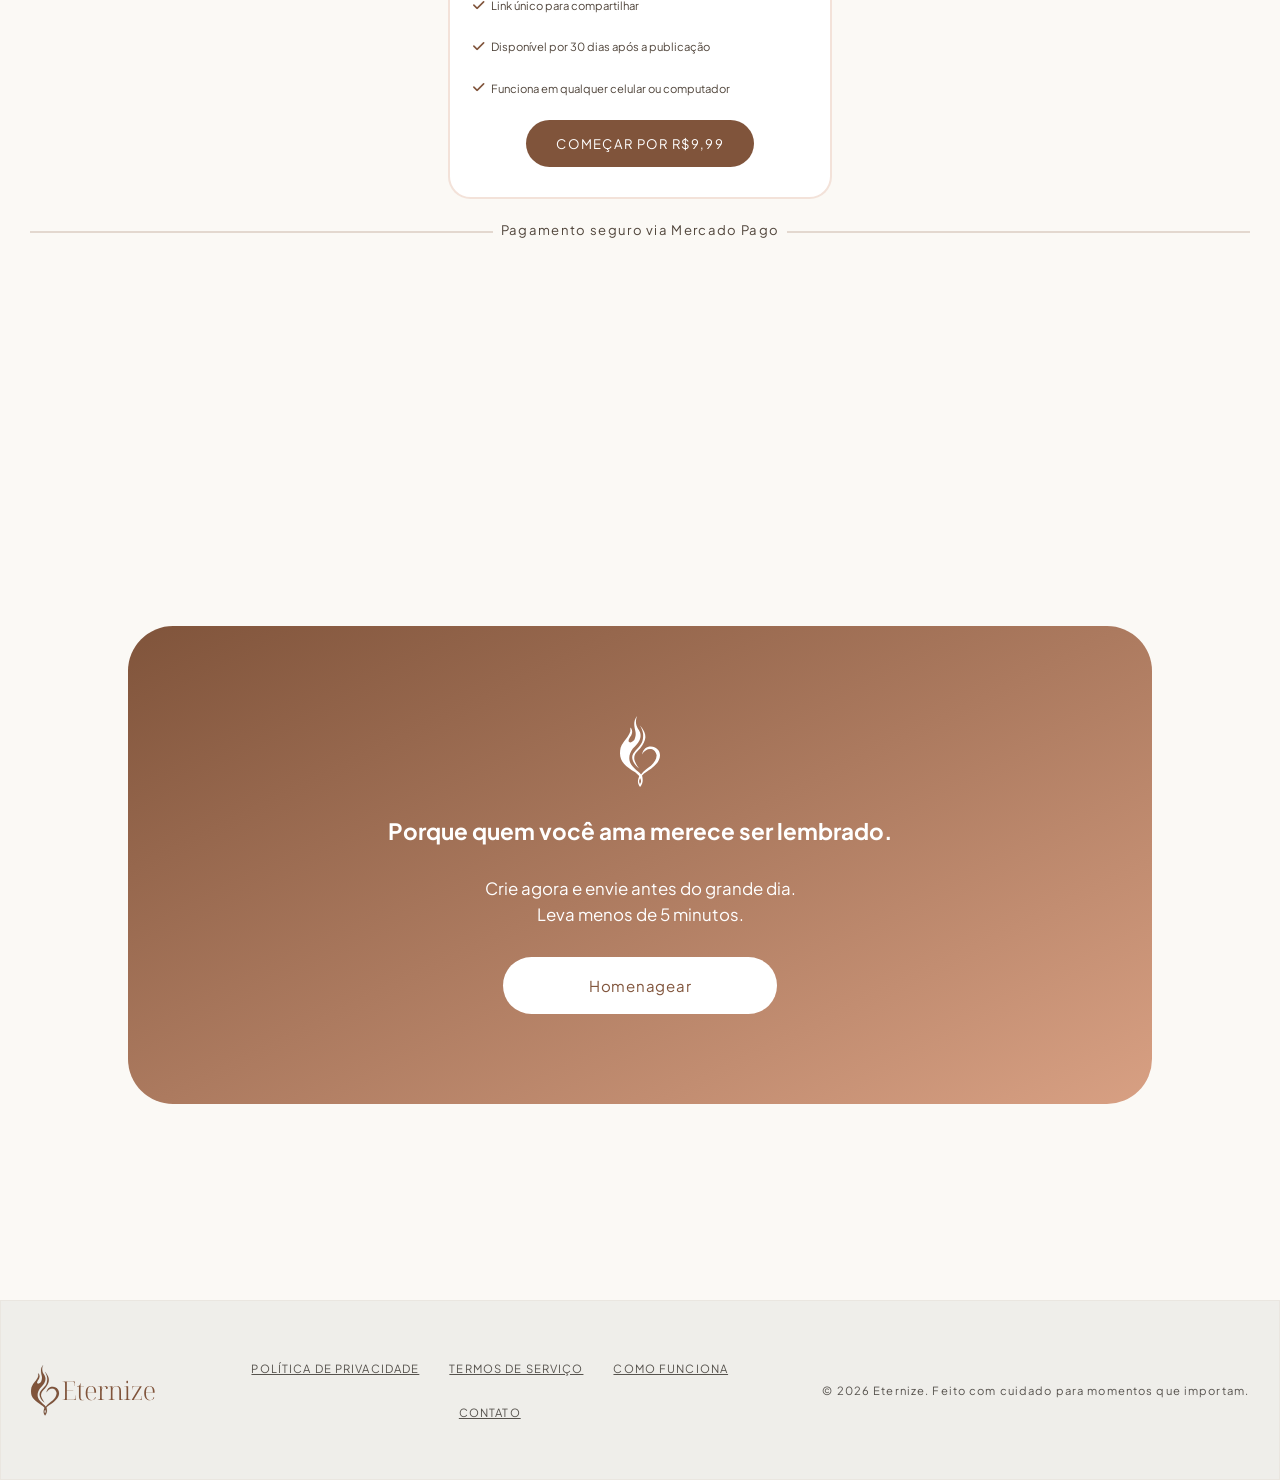
==== commit 0ddf7c63: "Alteração na capa e título dos templates" ====
--- a/index.html
+++ b/index.html
@@ -141,30 +141,44 @@
       <h2>Templates</h2>
       <div class="grid-container">
         <div class="grid-item i1">
-          <p class="grid-title">Template alegria</p>
-          <img
-            src="https://static.wixstatic.com/media/077d5f_1ff80c98006e4152887eac32dbec27f6~mv2.jpg/v1/fill/w_740,h_1833,al_c,q_85,usm_0.66_1.00_0.01,enc_avif,quality_auto/077d5f_1ff80c98006e4152887eac32dbec27f6~mv2.jpg"
+          <p class="grid-title">Template Ano Novo</p>
+          <img
+            src="./templates(capas)/template-ano-novo.png"
             alt="Exemplo de template de um site"
           />
         </div>
         <div class="grid-item i2">
-          <p class="grid-title">Template saudade</p>
-          <img
-            src="https://static.wixstatic.com/media/16f059_906095923bfa4dbcbfbbe2b3b300540e~mv2.png/v1/fill/w_740,h_1536,al_c,q_90,usm_0.66_1.00_0.01,enc_avif,quality_auto/16f059_906095923bfa4dbcbfbbe2b3b300540e~mv2.png"
+          <p class="grid-title">Template Dia das Mães</p>
+          <img
+            src="./templates(capas)/template-dia-das-maes.png"
             alt="Exemplo de template de um site"
           />
         </div>
         <div class="grid-item i3">
-          <p class="grid-title">Template carinho</p>
-          <img
-            src="https://static.wixstatic.com/media/16f059_3bf86d9e7a4f4a6eacb7efce3ef94783~mv2.png/v1/fill/w_740,h_1233,al_c,q_90,usm_0.66_1.00_0.01,enc_avif,quality_auto/16f059_3bf86d9e7a4f4a6eacb7efce3ef94783~mv2.png"
+          <p class="grid-title">Template Dias dos Namorados</p>
+          <img
+            src="./templates(capas)/template-dia-dos-namorados.png"
             alt="Exemplo de template de um site"
           />
         </div>
         <div class="grid-item i4">
-          <p class="grid-title">Template amor</p>
-          <img
-            src="https://static.wixstatic.com/media/16f059_3e9b2dca37b64b3091403b15a6490f41~mv2.png/v1/fill/w_740,h_981,al_c,q_90,usm_0.66_1.00_0.01,enc_avif,quality_auto/16f059_3e9b2dca37b64b3091403b15a6490f41~mv2.png"
+          <p class="grid-title">Template Dia dos Pais</p>
+          <img
+            src="./templates(capas)/template-dia-dos-pais.png"
+            alt="Exemplo de template de um site"
+          />
+        </div>
+        <div class="grid-item i4">
+          <p class="grid-title">Template Homenagem aos Avós</p>
+          <img
+            src="./templates(capas)/template-homenagem-aos-avos.png"
+            alt="Exemplo de template de um site"
+          />
+        </div>
+        <div class="grid-item i4">
+          <p class="grid-title">Template Natal</p>
+          <img
+            src="./templates(capas)/template-natal.png"
             alt="Exemplo de template de um site"
           />
         </div>
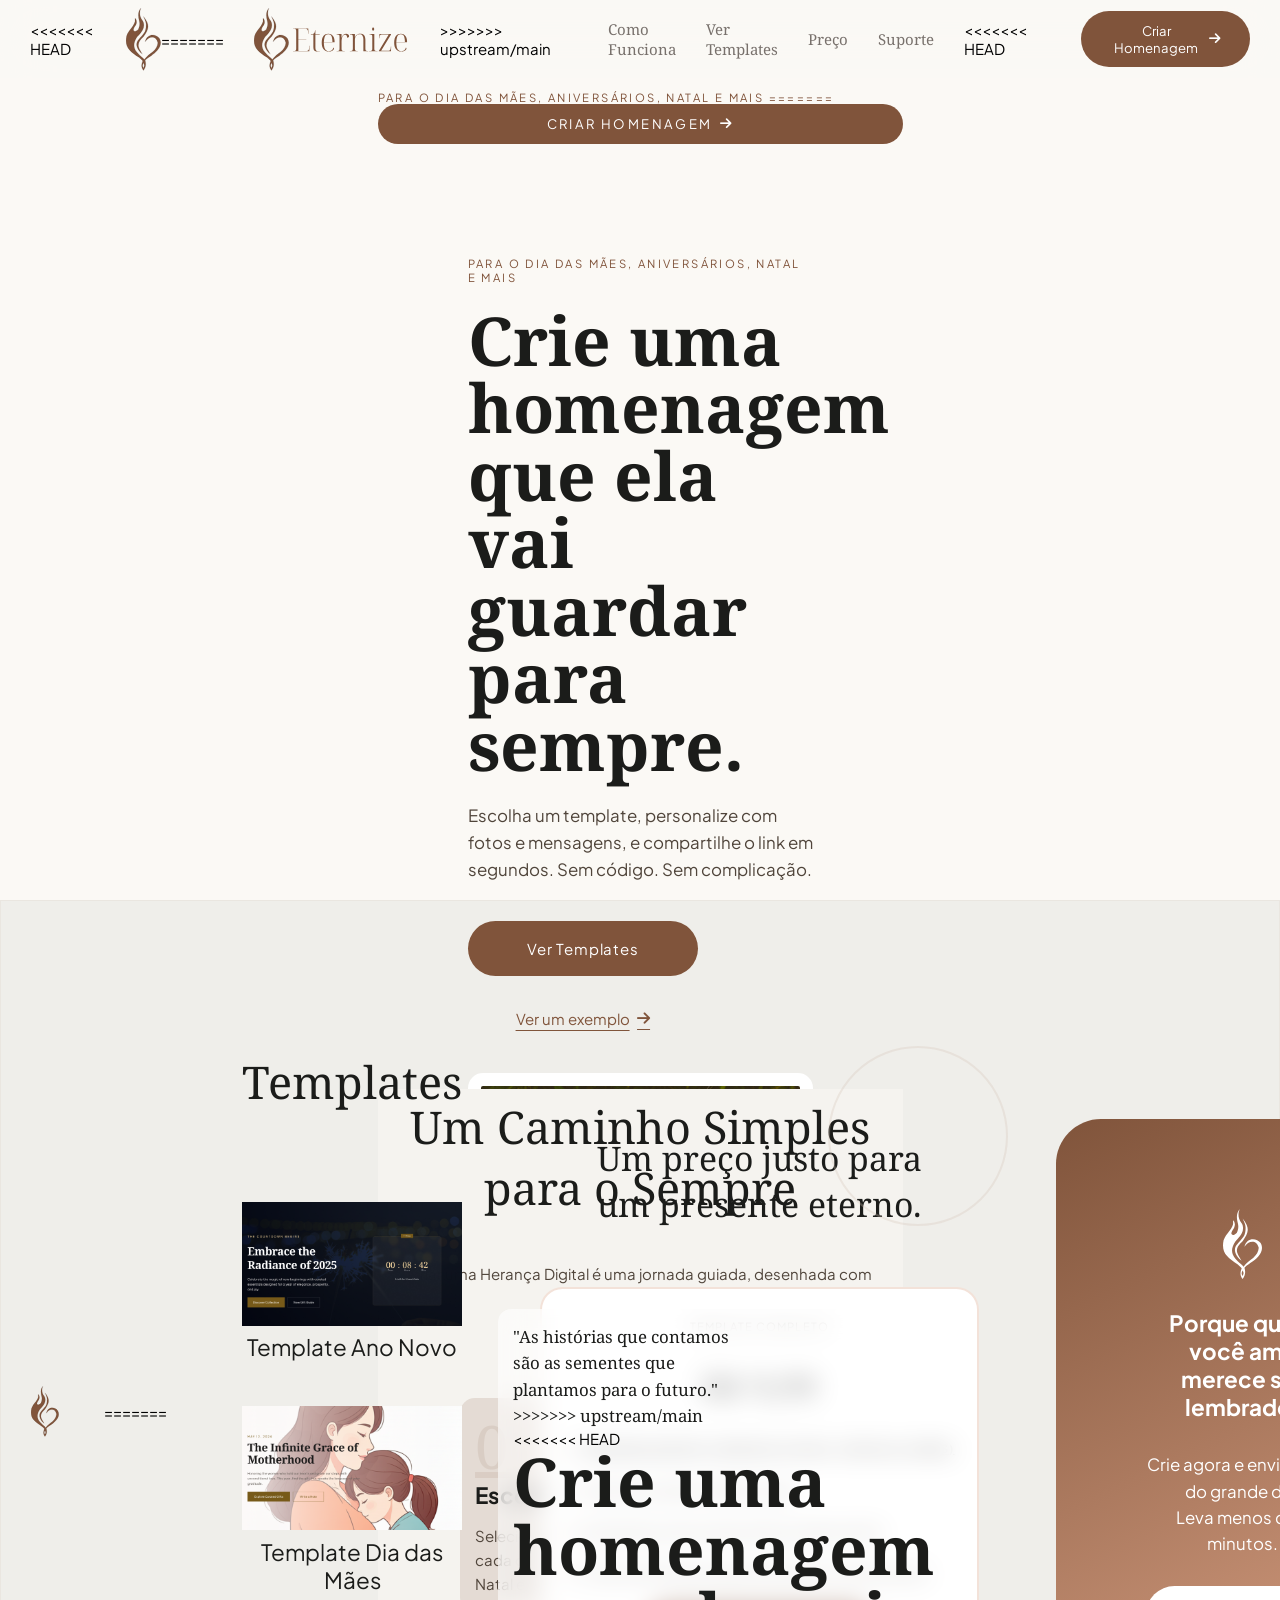
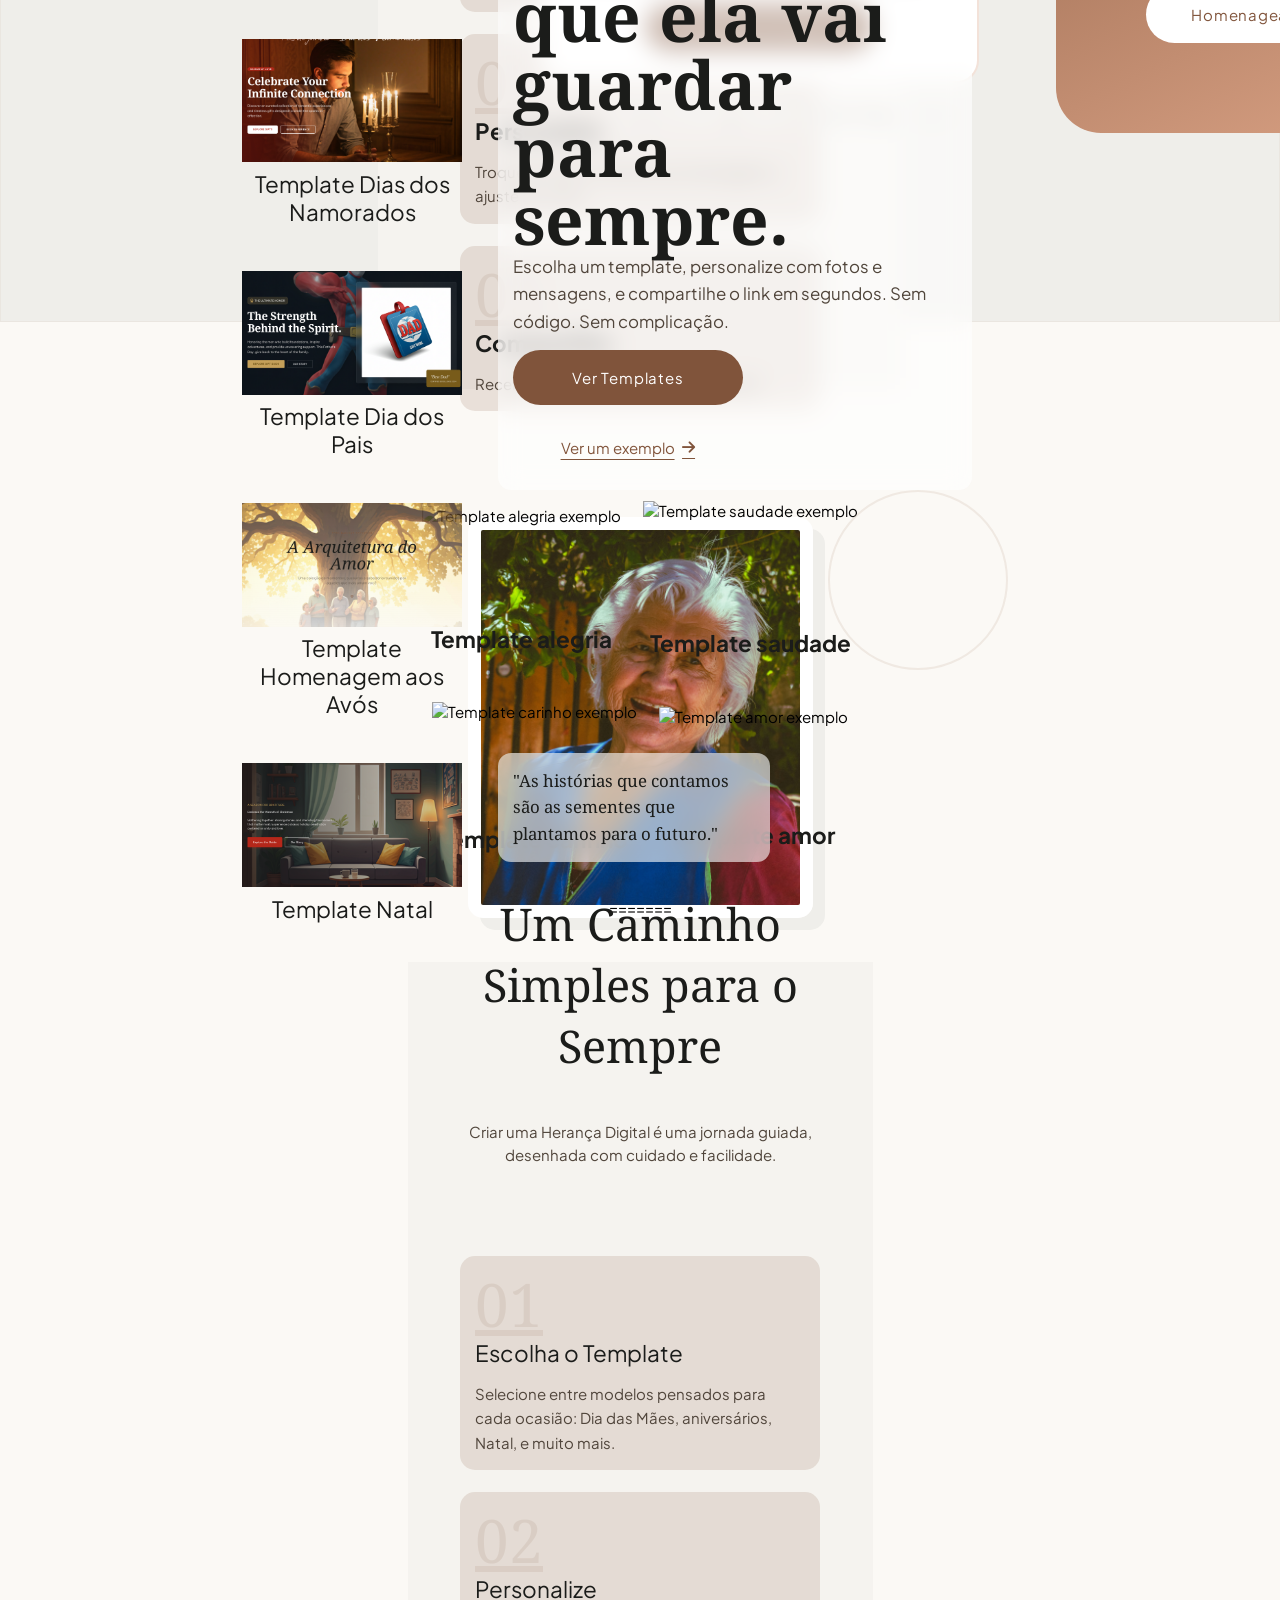
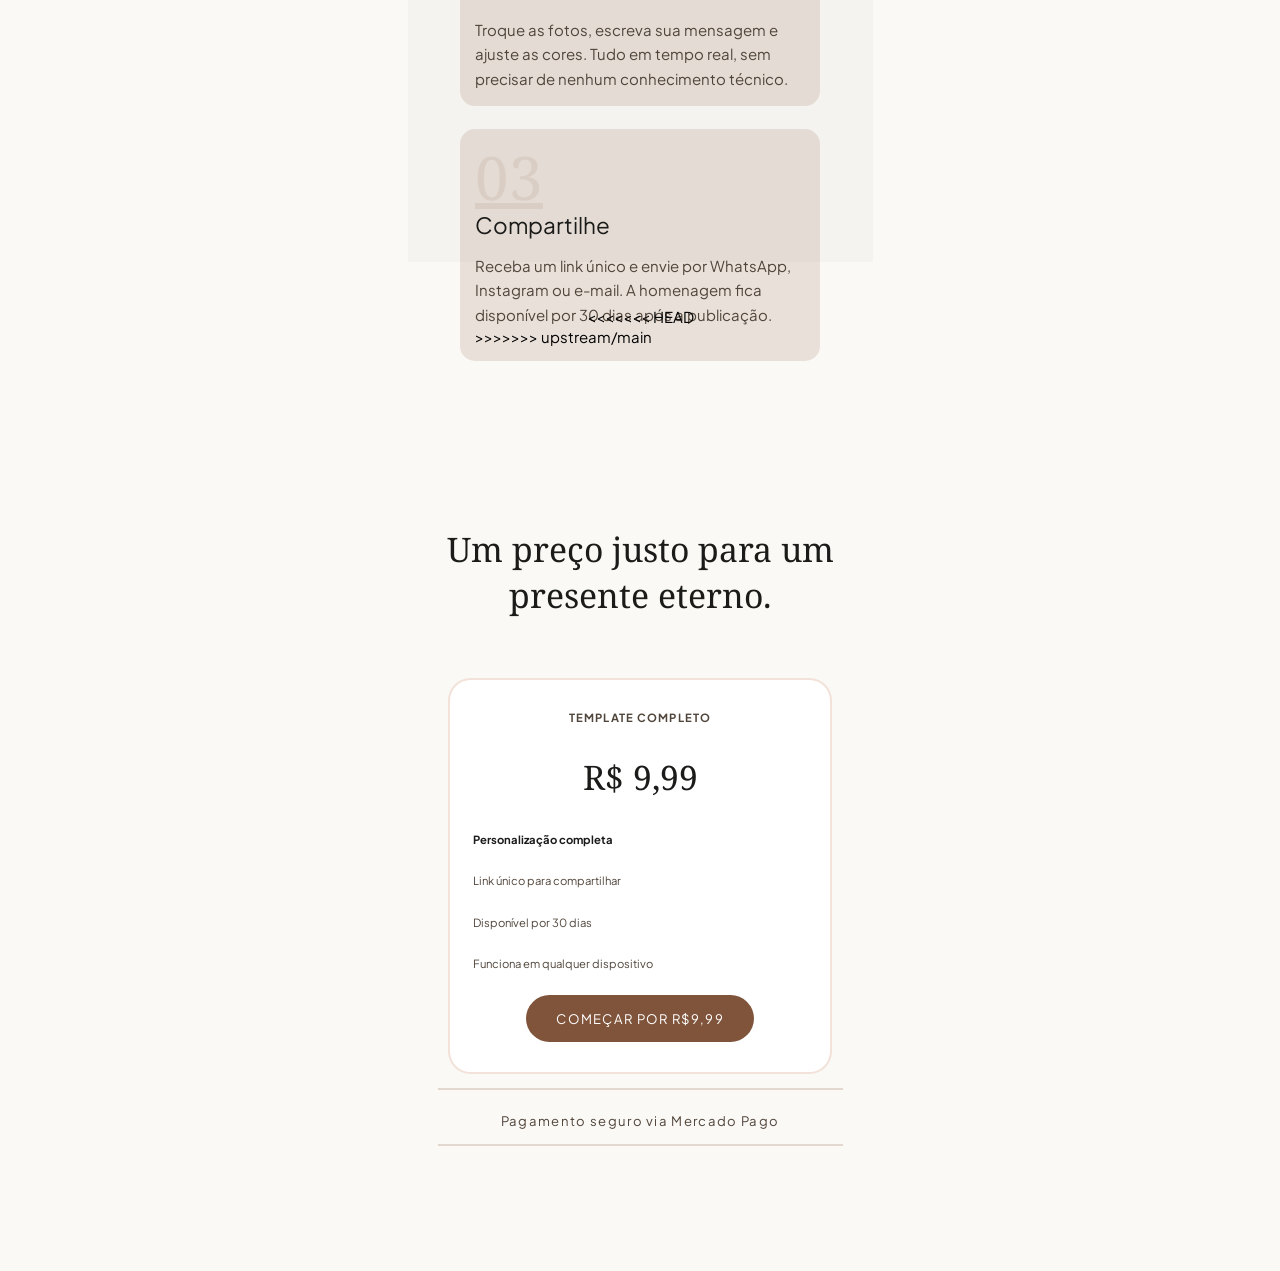
==== commit a11db342: "Merge remote-tracking branch 'upstream/main' into tainara-m" ====
--- a/index.html
+++ b/index.html
@@ -1,31 +1,22 @@
 <!doctype html>
 <html lang="pt-br">
   <head>
+    <!-- SEO básico -->
     <meta charset="UTF-8" />
     <meta name="viewport" content="width=device-width, initial-scale=1.0" />
+    <meta name="description" content="Crie homenagens digitais personalizadas com fotos, mensagens e compartilhe facilmente com quem você ama." />
+
     <title>Eternize</title>
+
     <link rel="stylesheet" href="./style.css" />
 
-    <link
-      rel="apple-touch-icon"
-      sizes="180x180"
-      href="./icon/apple-touch-icon.png"
-    />
-    <link
-      rel="icon"
-      type="image/png"
-      sizes="32x32"
-      href="./icon/favicon-32x32.png"
-    />
-    <link
-      rel="icon"
-      type="image/png"
-      sizes="16x16"
-      href="./icon/favicon-16x16.png"
-    />
+    <!-- Favicons -->
+    <link rel="apple-touch-icon" sizes="180x180" href="./icon/apple-touch-icon.png" />
+    <link rel="icon" type="image/png" sizes="32x32" href="./icon/favicon-32x32.png" />
+    <link rel="icon" type="image/png" sizes="16x16" href="./icon/favicon-16x16.png" />
     <link rel="manifest" href="/icon/site.webmanifest" />
 
-    <!--Ícones -->
+    <!-- Ícones -->
     <link
       rel="stylesheet"
       href="https://cdnjs.cloudflare.com/ajax/libs/font-awesome/6.5.1/css/all.min.css"
@@ -35,14 +26,22 @@
     <link rel="preconnect" href="https://fonts.googleapis.com" />
     <link rel="preconnect" href="https://fonts.gstatic.com" crossorigin />
     <link
-      href="https://fonts.googleapis.com/css2?family=Noto+Serif:ital,wght@0,100..900;1,100..900&family=Plus+Jakarta+Sans:ital,wght@0,200..800;1,200..800&display=swap"
+      href="https://fonts.googleapis.com/css2?family=Noto+Serif&family=Plus+Jakarta+Sans&display=swap"
       rel="stylesheet"
     />
   </head>
+
   <body>
+    <!-- HEADER -->
     <header>
+<<<<<<< HEAD
+      <img src="./assets/logo.svg" alt="Logo Eternize" />
+
+      <nav aria-label="Menu principal">
+=======
       <img src="./assets/logo-name.svg" alt="" />
       <nav>
+>>>>>>> upstream/main
         <ul class="nav-links">
           <li><a href="#how">Como Funciona</a></li>
           <li><a href="#templates">Ver Templates</a></li>
@@ -50,6 +49,20 @@
           <li><a href="#contact">Suporte</a></li>
         </ul>
       </nav>
+<<<<<<< HEAD
+
+      <a href="#contact" class="cta">
+        Criar Homenagem <i class="fa-solid fa-arrow-right"></i>
+      </a>
+    </header>
+
+    <main>
+      <!-- HERO -->
+      <section class="hero" id="hero">
+        <div class="left-content">
+          <p class="hero-detail">
+            Para o Dia das Mães, Aniversários, Natal e mais
+=======
       <a href="#contact" class="cta"
         >Criar Homenagem <i class="fa-solid fa-arrow-right"></i
       ></a>
@@ -97,11 +110,108 @@
           <p class="phrase">
             "As histórias que contamos são as sementes que plantamos para o
             futuro."
+>>>>>>> upstream/main
           </p>
-        </div>
-      </aside>
-    </section>
-
+
+<<<<<<< HEAD
+          <h1>Crie uma homenagem que ela vai guardar para sempre.</h1>
+
+          <p class="hero-subtitle">
+            Escolha um template, personalize com fotos e mensagens, e compartilhe
+            o link em segundos. Sem código. Sem complicação.
+          </p>
+
+          <div class="buttons">
+            <a href="#templates" class="hero-templates-button">Ver Templates</a>
+            <a href="#contact" class="hero-exemple-button">
+              Ver um exemplo <i class="fa-solid fa-arrow-right"></i>
+            </a>
+          </div>
+        </div>
+
+        <div class="right-content">
+          <div class="circle"></div>
+
+          <img
+            src="./assets/hero-image.webp"
+            alt="Homenagem digital com foto e mensagem afetiva"
+          />
+
+          <div class="phrase-container">
+            <p class="phrase">
+              "As histórias que contamos são as sementes que plantamos para o futuro."
+            </p>
+          </div>
+        </div>
+      </section>
+
+      <!-- COMO FUNCIONA -->
+      <section class="how" id="how">
+        <h2>Um Caminho Simples para o Sempre</h2>
+
+        <div class="horizontal-line"></div>
+
+        <p class="how-subtitle">
+          Criar uma Herança Digital é uma jornada guiada, desenhada com cuidado e facilidade.
+        </p>
+
+        <div class="card-container">
+          <div class="card">
+            <div class="card-number">01</div>
+            <div class="card-horizontal-line">
+              <h3 class="card-title">Escolha o Template</h3>
+              <p class="card-subtitle">
+                Selecione entre modelos pensados para cada ocasião: Dia das Mães,
+                aniversários, Natal e mais.
+              </p>
+            </div>
+          </div>
+
+          <div class="card">
+            <div class="card-number">02</div>
+            <div class="card-horizontal-line">
+              <h3 class="card-title">Personalize</h3>
+              <p class="card-subtitle">
+                Troque as fotos, escreva sua mensagem e ajuste as cores.
+              </p>
+            </div>
+          </div>
+
+          <div class="card">
+            <div class="card-number">03</div>
+            <div class="card-horizontal-line">
+              <h3 class="card-title">Compartilhe</h3>
+              <p class="card-subtitle">
+                Receba um link único e envie facilmente.
+              </p>
+            </div>
+          </div>
+        </div>
+      </section>
+
+      <!-- TEMPLATES -->
+      <section class="templates" id="templates">
+        <div class="grid-container">
+          <div class="grid-item i1">
+            <h3 class="grid-title">Template alegria</h3>
+            <img src="https://static.wixstatic.com/media/077d5f_1ff80c98006e4152887eac32dbec27f6~mv2.jpg" alt="Template alegria exemplo" />
+          </div>
+
+          <div class="grid-item i2">
+            <h3 class="grid-title">Template saudade</h3>
+            <img src="https://static.wixstatic.com/media/16f059_906095923bfa4dbcbfbbe2b3b300540e~mv2.png" alt="Template saudade exemplo" />
+          </div>
+
+          <div class="grid-item i3">
+            <h3 class="grid-title">Template carinho</h3>
+            <img src="https://static.wixstatic.com/media/16f059_3bf86d9e7a4f4a6eacb7efce3ef94783~mv2.png" alt="Template carinho exemplo" />
+          </div>
+
+          <div class="grid-item i4">
+            <h3 class="grid-title">Template amor</h3>
+            <img src="https://static.wixstatic.com/media/16f059_3e9b2dca37b64b3091403b15a6490f41~mv2.png" alt="Template amor exemplo" />
+          </div>
+=======
     <section id="how">
       <h2>Um Caminho Simples para o Sempre</h2>
       <div class="horizontal-line"></div>
@@ -133,10 +243,41 @@
             Receba um link único e envie por WhatsApp, Instagram ou e-mail. A
             homenagem fica disponível por 30 dias após a publicação.
           </p>
-        </div>
-      </div>
-    </section>
-
+>>>>>>> upstream/main
+        </div>
+      </section>
+
+<<<<<<< HEAD
+      <!-- PREÇO -->
+      <section class="price" id="price">
+        <h2 class="price-title">Um preço justo para um presente eterno.</h2>
+
+        <div class="card-price">
+          <h3 class="card-price-title">Template Completo</h3>
+          <p class="card-price-price">R$ 9,99</p>
+
+          <ul>
+            <li><b>Personalização completa</b></li>
+            <li>Link único para compartilhar</li>
+            <li>Disponível por 30 dias</li>
+            <li>Funciona em qualquer dispositivo</li>
+          </ul>
+
+          <a href="#contact" class="card-price-btn">Começar por R$9,99</a>
+        </div>
+
+        <div class="price-line"></div>
+        <p class="price-pay">Pagamento seguro via Mercado Pago</p>
+        <div class="price-line"></div>
+      </section>
+    </main>
+
+    <!-- FOOTER = CONTACT -->
+    <footer id="contact">
+      <img src="assets/logo.svg" alt="Logo Eternize" />
+
+      <!-- Links -->
+=======
     <section class="templates" id="templates">
       <h2>Templates</h2>
       <div class="grid-container">
@@ -227,16 +368,47 @@
 
     <footer>
       <img src="assets/logo-name.svg" alt="Logo da empresa" />
+>>>>>>> upstream/main
       <ul>
-        <li>POLÍTICA DE PRIVACIDADE</li>
-        <li>TERMOS DE SERVIÇO</li>
-        <li>Como funciona</li>
-        <li>Contato</li>
+        <li><a href="#">Política de Privacidade</a></li>
+        <li><a href="#">Termos de Serviço</a></li>
+        <li><a href="#how">Como funciona</a></li>
+        <li><a href="#contact">Contato</a></li>
       </ul>
+<<<<<<< HEAD
+
+      <!-- Redes sociais -->
+      <nav aria-label="Redes sociais">
+        <ul class="social-links">
+          <li>
+            <a href="https://instagram.com" target="_blank" rel="noopener noreferrer" aria-label="Instagram">
+              <i class="fa-brands fa-instagram"></i>
+            </a>
+          </li>
+
+          <li>
+            <a href="https://wa.me/5500000000000" target="_blank" rel="noopener noreferrer" aria-label="WhatsApp">
+              <i class="fa-brands fa-whatsapp"></i>
+            </a>
+          </li>
+
+          <li>
+            <a href="mailto:contato@eternize.com" aria-label="E-mail">
+              <i class="fa-solid fa-envelope"></i>
+            </a>
+          </li>
+        </ul>
+      </nav>
+
+      <p class="copyright">
+        © 2026 THE DIGITAL HEIRLOOM. Feito com cuidado para momentos que importam.
+=======
       <p class="copyright">
         © 2026 Eternize. Feito com cuidado para momentos que importam.
+>>>>>>> upstream/main
       </p>
     </footer>
+
     <script src="./script.js"></script>
   </body>
-</html>
+</html>
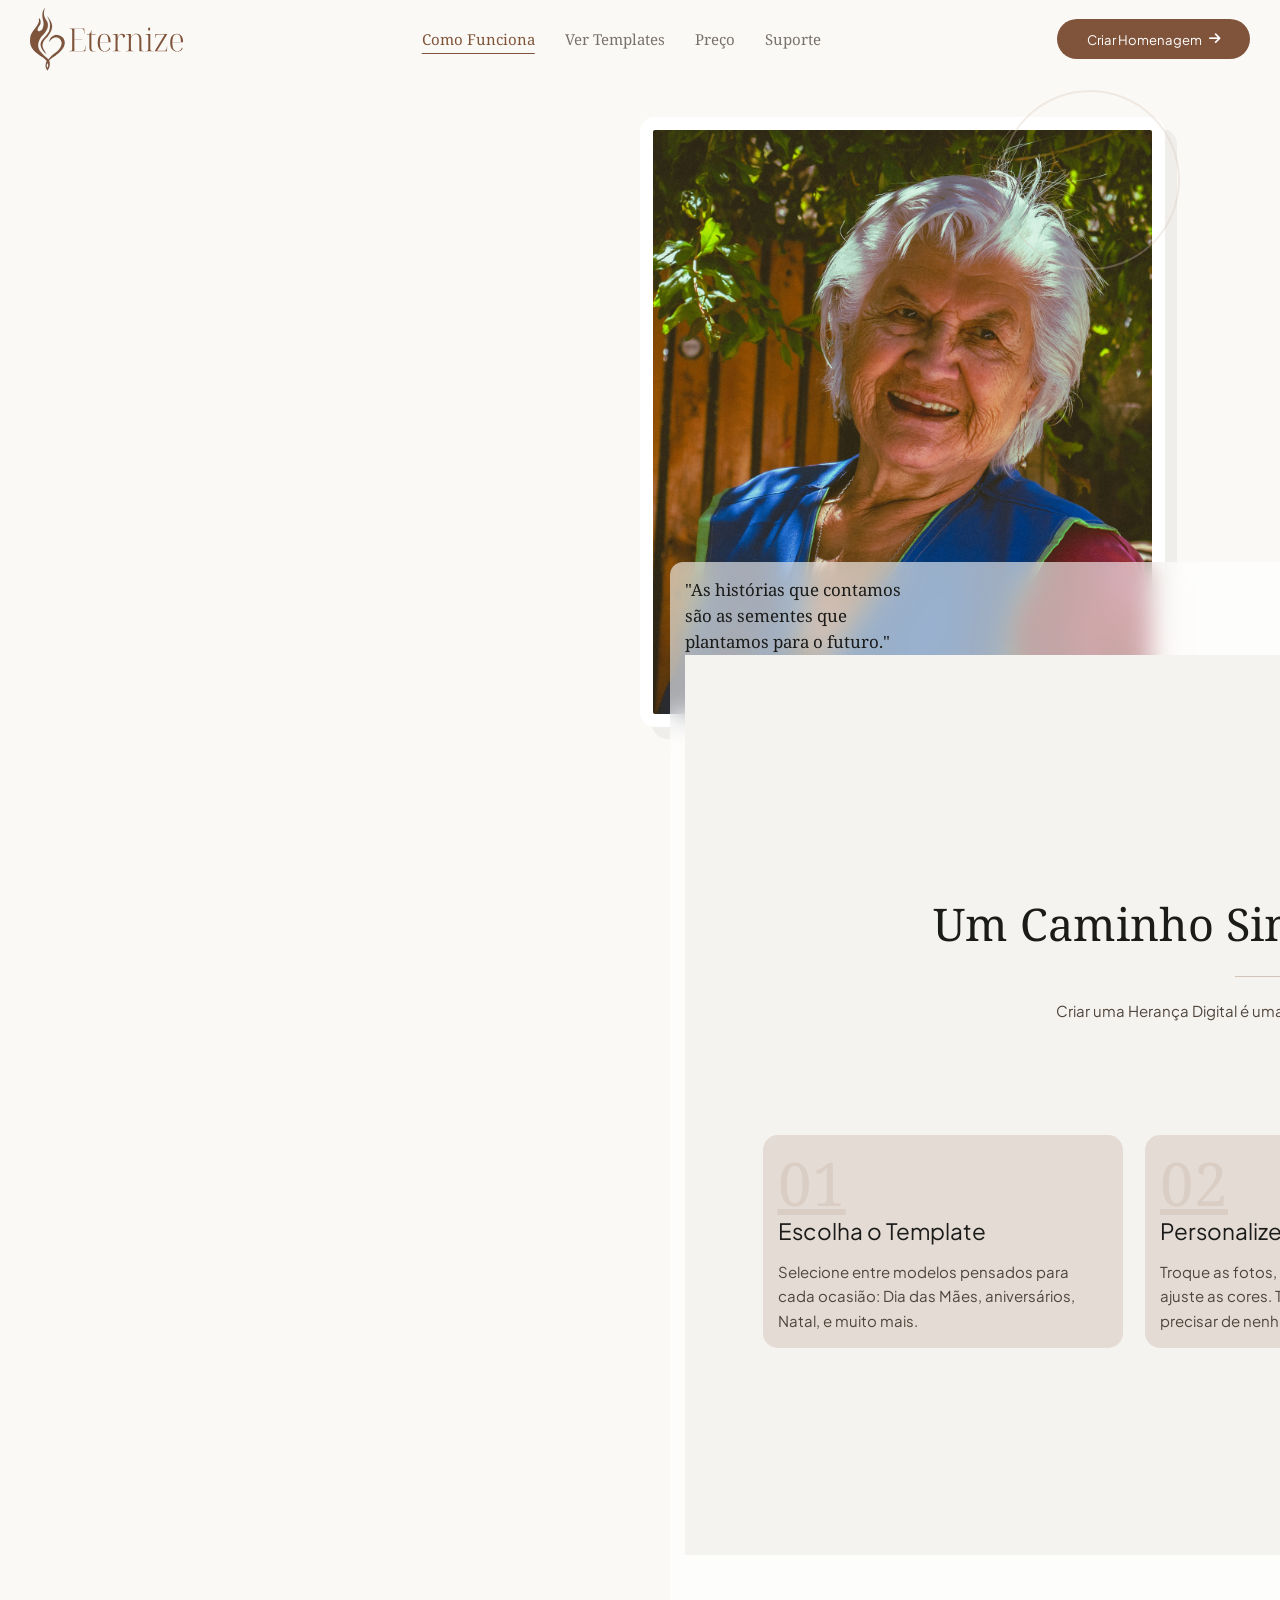
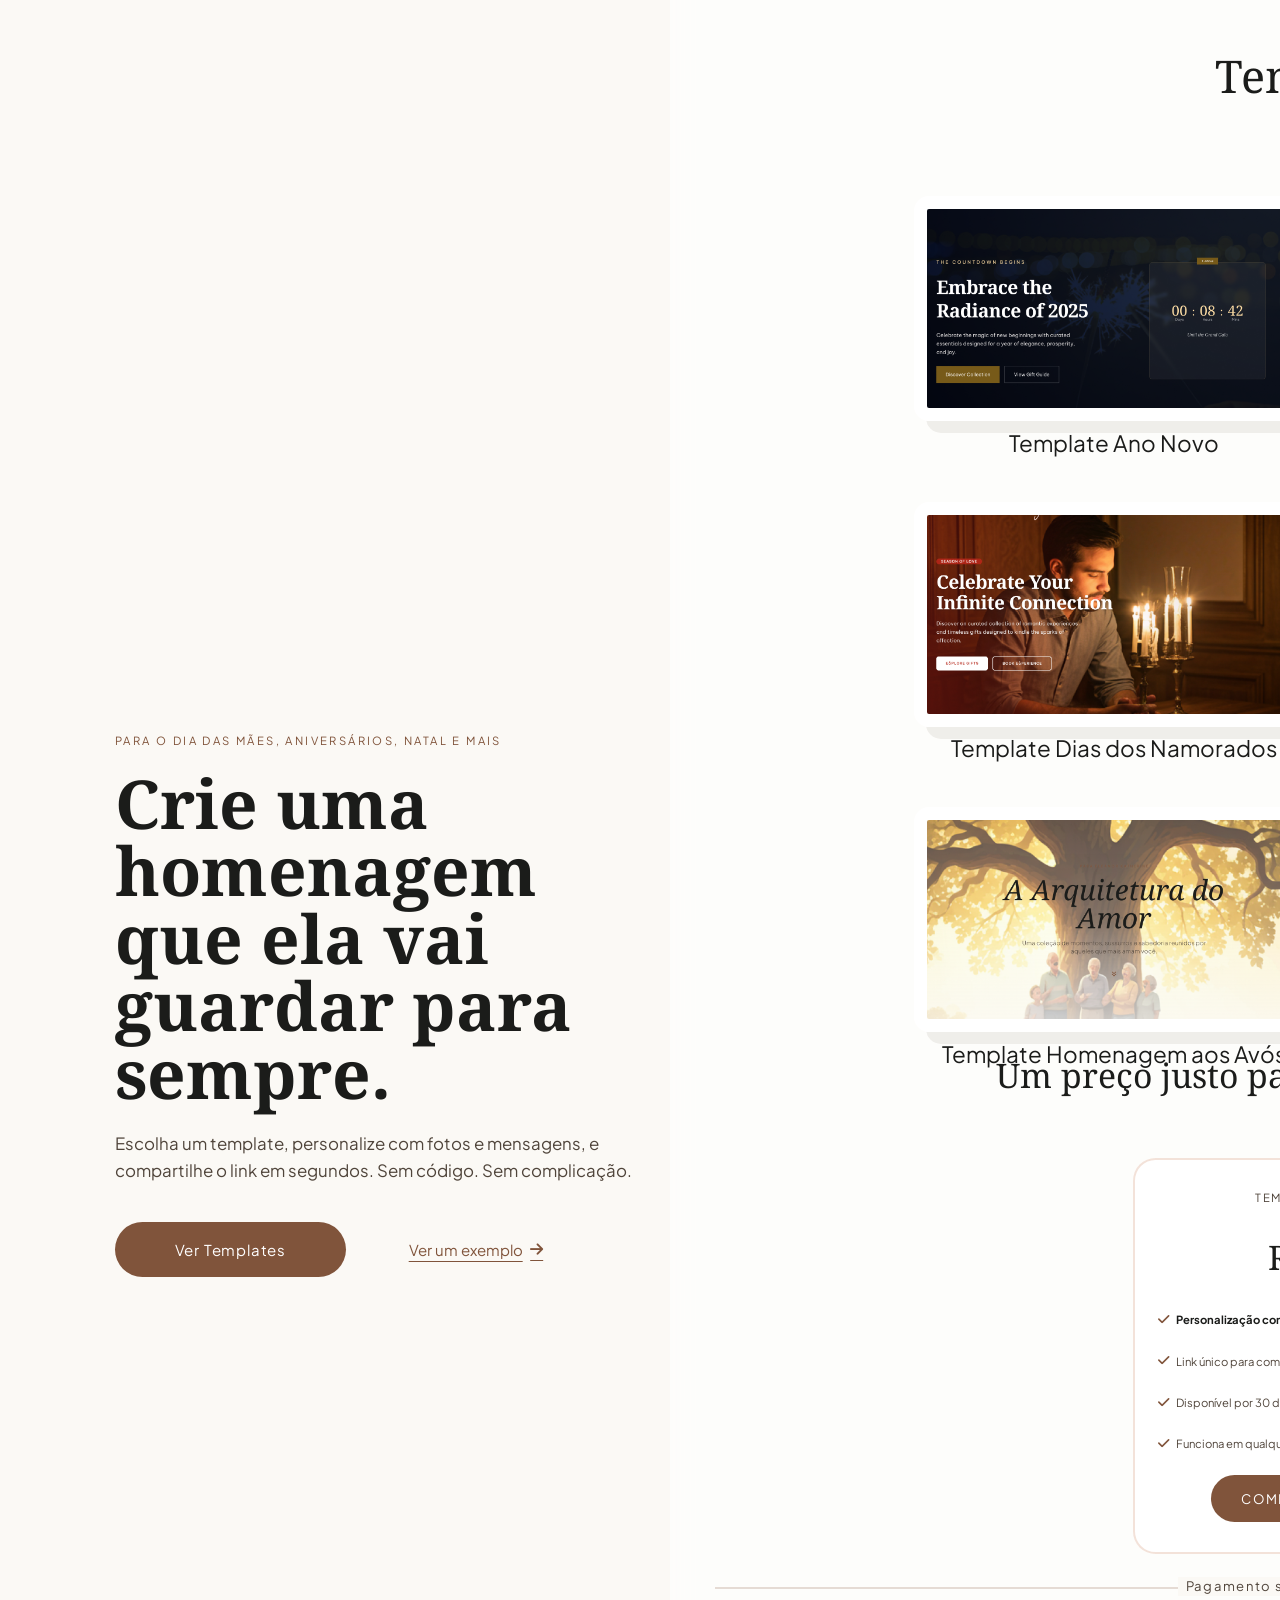
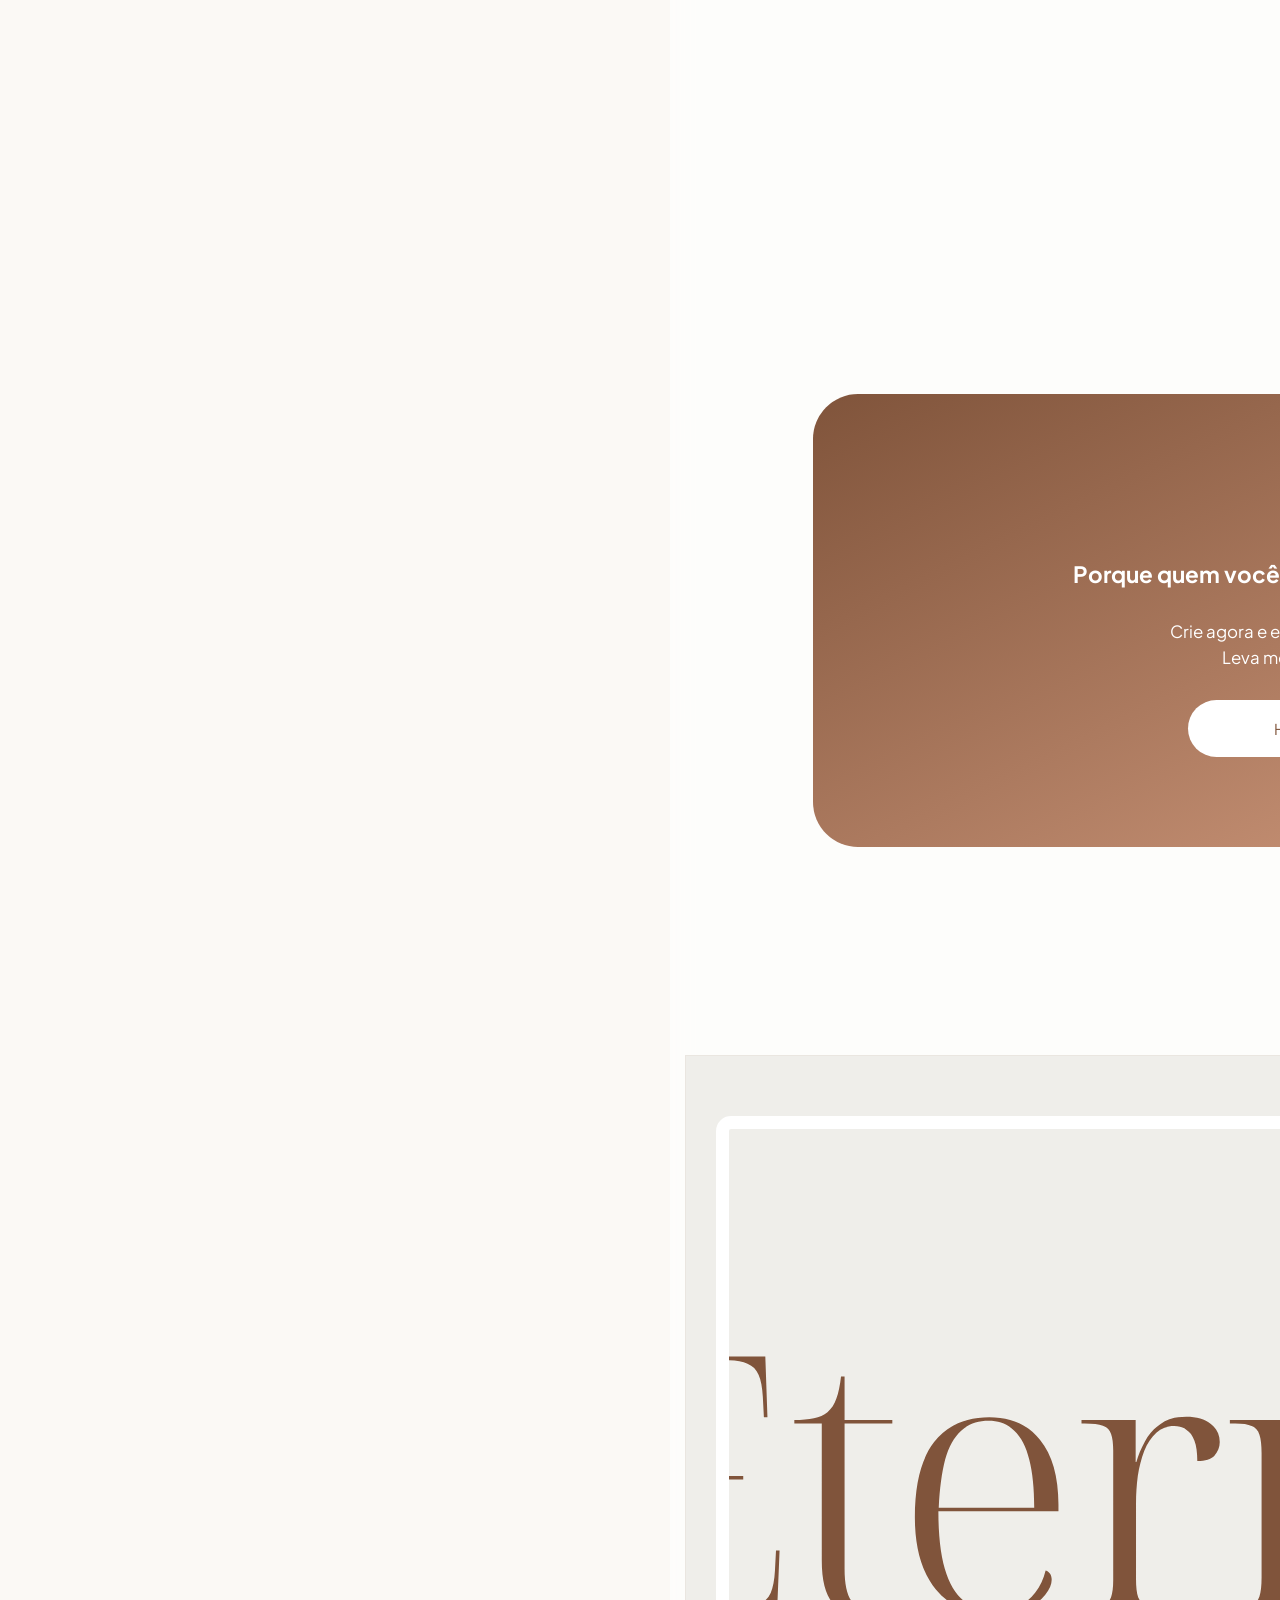
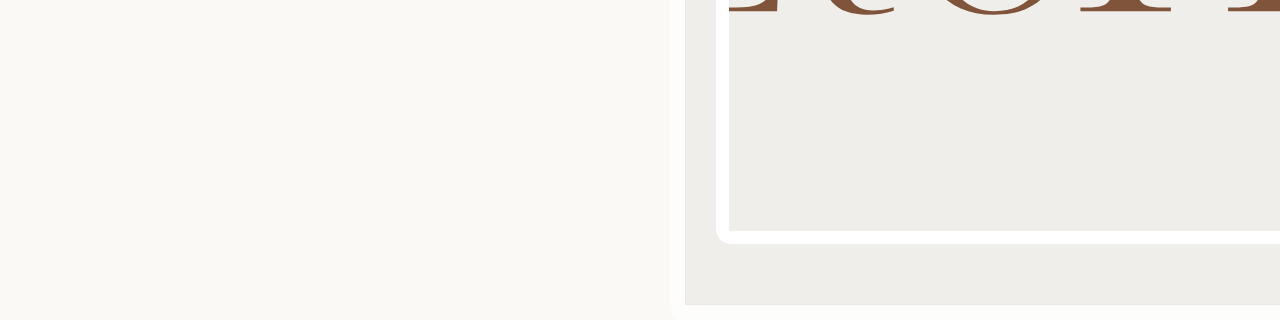
==== commit 25aa8131: "Inserção do html do primeiro template" ====
--- a/index.html
+++ b/index.html
@@ -34,14 +34,8 @@
   <body>
     <!-- HEADER -->
     <header>
-<<<<<<< HEAD
-      <img src="./assets/logo.svg" alt="Logo Eternize" />
-
-      <nav aria-label="Menu principal">
-=======
       <img src="./assets/logo-name.svg" alt="" />
       <nav>
->>>>>>> upstream/main
         <ul class="nav-links">
           <li><a href="#how">Como Funciona</a></li>
           <li><a href="#templates">Ver Templates</a></li>
@@ -49,20 +43,6 @@
           <li><a href="#contact">Suporte</a></li>
         </ul>
       </nav>
-<<<<<<< HEAD
-
-      <a href="#contact" class="cta">
-        Criar Homenagem <i class="fa-solid fa-arrow-right"></i>
-      </a>
-    </header>
-
-    <main>
-      <!-- HERO -->
-      <section class="hero" id="hero">
-        <div class="left-content">
-          <p class="hero-detail">
-            Para o Dia das Mães, Aniversários, Natal e mais
-=======
       <a href="#contact" class="cta"
         >Criar Homenagem <i class="fa-solid fa-arrow-right"></i
       ></a>
@@ -110,108 +90,8 @@
           <p class="phrase">
             "As histórias que contamos são as sementes que plantamos para o
             futuro."
->>>>>>> upstream/main
-          </p>
-
-<<<<<<< HEAD
-          <h1>Crie uma homenagem que ela vai guardar para sempre.</h1>
-
-          <p class="hero-subtitle">
-            Escolha um template, personalize com fotos e mensagens, e compartilhe
-            o link em segundos. Sem código. Sem complicação.
-          </p>
-
-          <div class="buttons">
-            <a href="#templates" class="hero-templates-button">Ver Templates</a>
-            <a href="#contact" class="hero-exemple-button">
-              Ver um exemplo <i class="fa-solid fa-arrow-right"></i>
-            </a>
-          </div>
-        </div>
-
-        <div class="right-content">
-          <div class="circle"></div>
-
-          <img
-            src="./assets/hero-image.webp"
-            alt="Homenagem digital com foto e mensagem afetiva"
-          />
-
-          <div class="phrase-container">
-            <p class="phrase">
-              "As histórias que contamos são as sementes que plantamos para o futuro."
-            </p>
-          </div>
-        </div>
-      </section>
-
-      <!-- COMO FUNCIONA -->
-      <section class="how" id="how">
-        <h2>Um Caminho Simples para o Sempre</h2>
-
-        <div class="horizontal-line"></div>
-
-        <p class="how-subtitle">
-          Criar uma Herança Digital é uma jornada guiada, desenhada com cuidado e facilidade.
-        </p>
-
-        <div class="card-container">
-          <div class="card">
-            <div class="card-number">01</div>
-            <div class="card-horizontal-line">
-              <h3 class="card-title">Escolha o Template</h3>
-              <p class="card-subtitle">
-                Selecione entre modelos pensados para cada ocasião: Dia das Mães,
-                aniversários, Natal e mais.
-              </p>
-            </div>
-          </div>
-
-          <div class="card">
-            <div class="card-number">02</div>
-            <div class="card-horizontal-line">
-              <h3 class="card-title">Personalize</h3>
-              <p class="card-subtitle">
-                Troque as fotos, escreva sua mensagem e ajuste as cores.
-              </p>
-            </div>
-          </div>
-
-          <div class="card">
-            <div class="card-number">03</div>
-            <div class="card-horizontal-line">
-              <h3 class="card-title">Compartilhe</h3>
-              <p class="card-subtitle">
-                Receba um link único e envie facilmente.
-              </p>
-            </div>
-          </div>
-        </div>
-      </section>
-
-      <!-- TEMPLATES -->
-      <section class="templates" id="templates">
-        <div class="grid-container">
-          <div class="grid-item i1">
-            <h3 class="grid-title">Template alegria</h3>
-            <img src="https://static.wixstatic.com/media/077d5f_1ff80c98006e4152887eac32dbec27f6~mv2.jpg" alt="Template alegria exemplo" />
-          </div>
-
-          <div class="grid-item i2">
-            <h3 class="grid-title">Template saudade</h3>
-            <img src="https://static.wixstatic.com/media/16f059_906095923bfa4dbcbfbbe2b3b300540e~mv2.png" alt="Template saudade exemplo" />
-          </div>
-
-          <div class="grid-item i3">
-            <h3 class="grid-title">Template carinho</h3>
-            <img src="https://static.wixstatic.com/media/16f059_3bf86d9e7a4f4a6eacb7efce3ef94783~mv2.png" alt="Template carinho exemplo" />
-          </div>
-
-          <div class="grid-item i4">
-            <h3 class="grid-title">Template amor</h3>
-            <img src="https://static.wixstatic.com/media/16f059_3e9b2dca37b64b3091403b15a6490f41~mv2.png" alt="Template amor exemplo" />
-          </div>
-=======
+          </p>
+
     <section id="how">
       <h2>Um Caminho Simples para o Sempre</h2>
       <div class="horizontal-line"></div>
@@ -243,41 +123,9 @@
             Receba um link único e envie por WhatsApp, Instagram ou e-mail. A
             homenagem fica disponível por 30 dias após a publicação.
           </p>
->>>>>>> upstream/main
         </div>
       </section>
 
-<<<<<<< HEAD
-      <!-- PREÇO -->
-      <section class="price" id="price">
-        <h2 class="price-title">Um preço justo para um presente eterno.</h2>
-
-        <div class="card-price">
-          <h3 class="card-price-title">Template Completo</h3>
-          <p class="card-price-price">R$ 9,99</p>
-
-          <ul>
-            <li><b>Personalização completa</b></li>
-            <li>Link único para compartilhar</li>
-            <li>Disponível por 30 dias</li>
-            <li>Funciona em qualquer dispositivo</li>
-          </ul>
-
-          <a href="#contact" class="card-price-btn">Começar por R$9,99</a>
-        </div>
-
-        <div class="price-line"></div>
-        <p class="price-pay">Pagamento seguro via Mercado Pago</p>
-        <div class="price-line"></div>
-      </section>
-    </main>
-
-    <!-- FOOTER = CONTACT -->
-    <footer id="contact">
-      <img src="assets/logo.svg" alt="Logo Eternize" />
-
-      <!-- Links -->
-=======
     <section class="templates" id="templates">
       <h2>Templates</h2>
       <div class="grid-container">
@@ -368,44 +216,14 @@
 
     <footer>
       <img src="assets/logo-name.svg" alt="Logo da empresa" />
->>>>>>> upstream/main
       <ul>
         <li><a href="#">Política de Privacidade</a></li>
         <li><a href="#">Termos de Serviço</a></li>
         <li><a href="#how">Como funciona</a></li>
         <li><a href="#contact">Contato</a></li>
       </ul>
-<<<<<<< HEAD
-
-      <!-- Redes sociais -->
-      <nav aria-label="Redes sociais">
-        <ul class="social-links">
-          <li>
-            <a href="https://instagram.com" target="_blank" rel="noopener noreferrer" aria-label="Instagram">
-              <i class="fa-brands fa-instagram"></i>
-            </a>
-          </li>
-
-          <li>
-            <a href="https://wa.me/5500000000000" target="_blank" rel="noopener noreferrer" aria-label="WhatsApp">
-              <i class="fa-brands fa-whatsapp"></i>
-            </a>
-          </li>
-
-          <li>
-            <a href="mailto:contato@eternize.com" aria-label="E-mail">
-              <i class="fa-solid fa-envelope"></i>
-            </a>
-          </li>
-        </ul>
-      </nav>
-
-      <p class="copyright">
-        © 2026 THE DIGITAL HEIRLOOM. Feito com cuidado para momentos que importam.
-=======
       <p class="copyright">
         © 2026 Eternize. Feito com cuidado para momentos que importam.
->>>>>>> upstream/main
       </p>
     </footer>
 
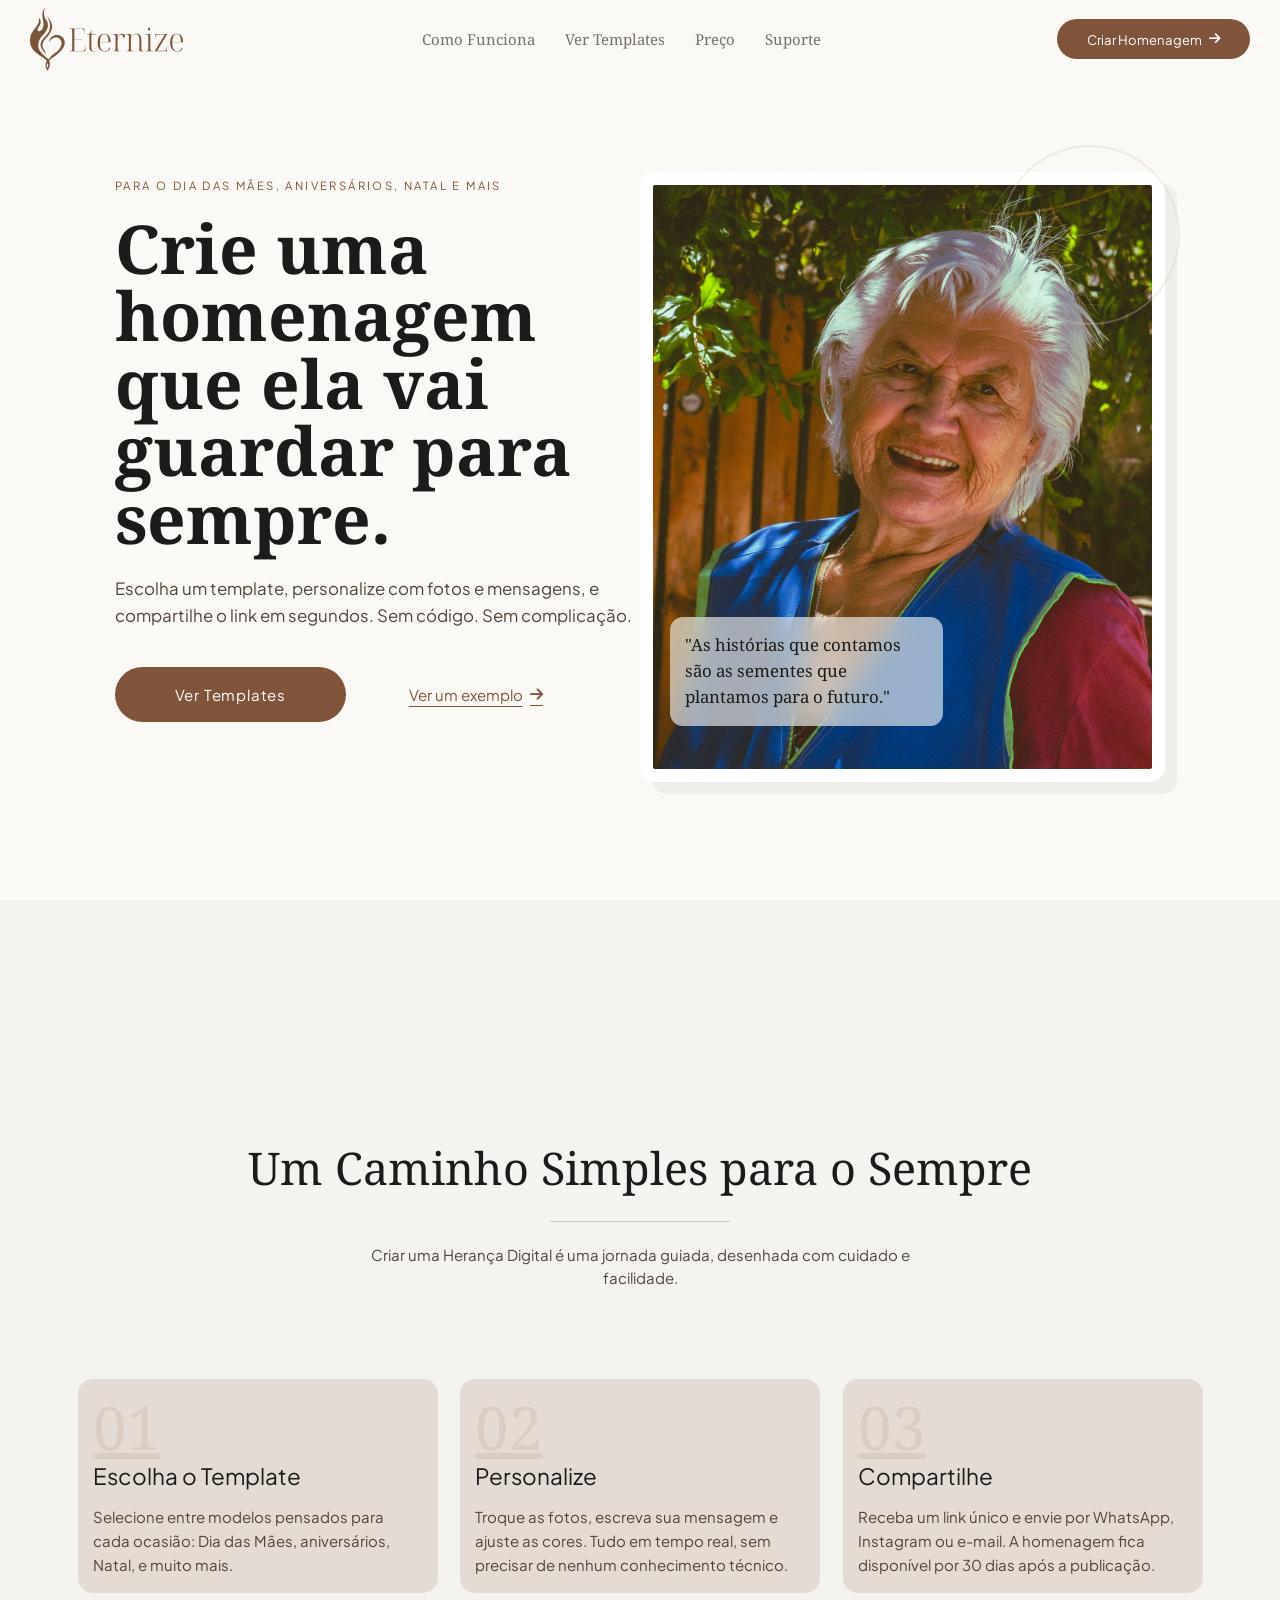
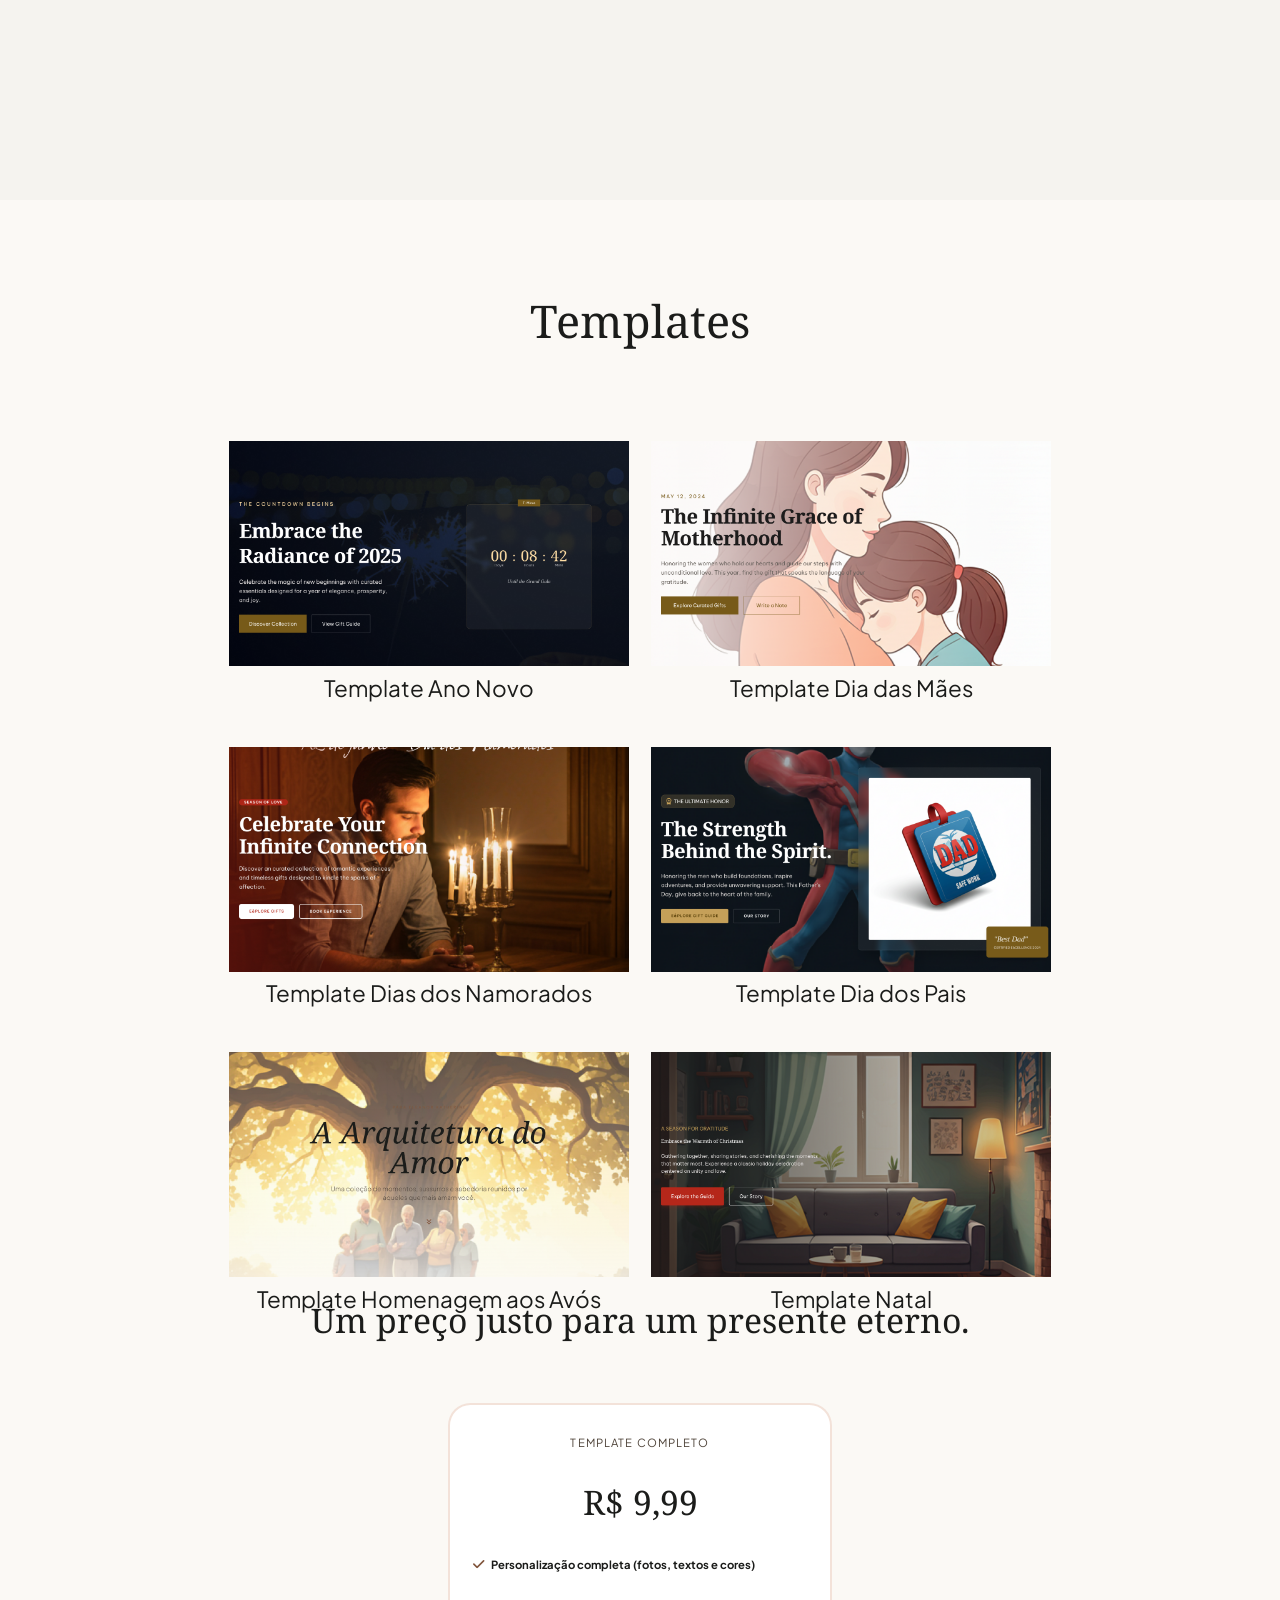
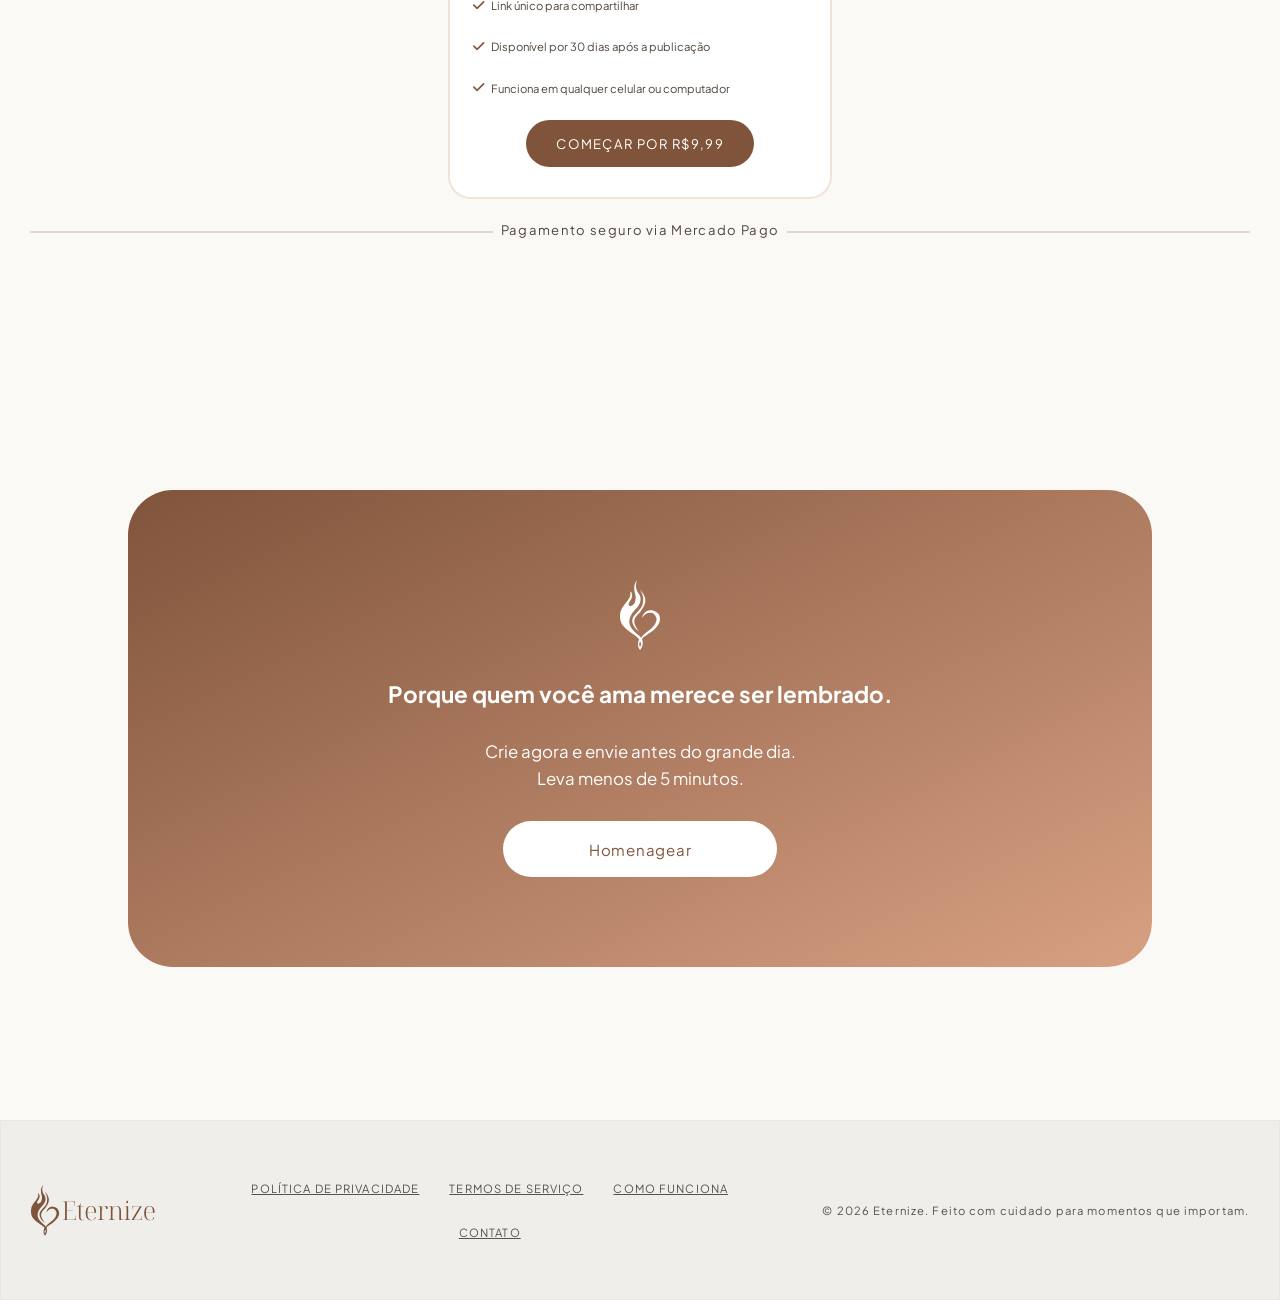
==== commit 5898ac6e: "Correção dos bugs no index HTML, ajuste do footer para telas wide screen e correção do menu hambúrgu" ====
--- a/index.html
+++ b/index.html
@@ -1,22 +1,31 @@
 <!doctype html>
 <html lang="pt-br">
   <head>
-    <!-- SEO básico -->
     <meta charset="UTF-8" />
     <meta name="viewport" content="width=device-width, initial-scale=1.0" />
-    <meta name="description" content="Crie homenagens digitais personalizadas com fotos, mensagens e compartilhe facilmente com quem você ama." />
-
     <title>Eternize</title>
-
     <link rel="stylesheet" href="./style.css" />
 
-    <!-- Favicons -->
-    <link rel="apple-touch-icon" sizes="180x180" href="./icon/apple-touch-icon.png" />
-    <link rel="icon" type="image/png" sizes="32x32" href="./icon/favicon-32x32.png" />
-    <link rel="icon" type="image/png" sizes="16x16" href="./icon/favicon-16x16.png" />
+    <link
+      rel="apple-touch-icon"
+      sizes="180x180"
+      href="./icon/apple-touch-icon.png"
+    />
+    <link
+      rel="icon"
+      type="image/png"
+      sizes="32x32"
+      href="./icon/favicon-32x32.png"
+    />
+    <link
+      rel="icon"
+      type="image/png"
+      sizes="16x16"
+      href="./icon/favicon-16x16.png"
+    />
     <link rel="manifest" href="/icon/site.webmanifest" />
 
-    <!-- Ícones -->
+    <!--Ícones -->
     <link
       rel="stylesheet"
       href="https://cdnjs.cloudflare.com/ajax/libs/font-awesome/6.5.1/css/all.min.css"
@@ -26,13 +35,11 @@
     <link rel="preconnect" href="https://fonts.googleapis.com" />
     <link rel="preconnect" href="https://fonts.gstatic.com" crossorigin />
     <link
-      href="https://fonts.googleapis.com/css2?family=Noto+Serif&family=Plus+Jakarta+Sans&display=swap"
+      href="https://fonts.googleapis.com/css2?family=Noto+Serif:ital,wght@0,100..900;1,100..900&family=Plus+Jakarta+Sans:ital,wght@0,200..800;1,200..800&display=swap"
       rel="stylesheet"
     />
   </head>
-
   <body>
-    <!-- HEADER -->
     <header>
       <img src="./assets/logo-name.svg" alt="" />
       <nav>
@@ -91,6 +98,9 @@
             "As histórias que contamos são as sementes que plantamos para o
             futuro."
           </p>
+        </div>
+      </aside>
+    </section>
 
     <section id="how">
       <h2>Um Caminho Simples para o Sempre</h2>
@@ -124,7 +134,8 @@
             homenagem fica disponível por 30 dias após a publicação.
           </p>
         </div>
-      </section>
+      </div>
+    </section>
 
     <section class="templates" id="templates">
       <h2>Templates</h2>
@@ -212,21 +223,20 @@
         </p>
         <a href="#contact" class="btn-call">Homenagear</a>
       </div>
-    </section>
-
-    <footer>
-      <img src="assets/logo-name.svg" alt="Logo da empresa" />
-      <ul>
-        <li><a href="#">Política de Privacidade</a></li>
-        <li><a href="#">Termos de Serviço</a></li>
-        <li><a href="#how">Como funciona</a></li>
-        <li><a href="#contact">Contato</a></li>
-      </ul>
-      <p class="copyright">
-        © 2026 Eternize. Feito com cuidado para momentos que importam.
-      </p>
-    </footer>
+      <footer>
+        <img src="assets/logo-name.svg" alt="Logo da empresa" />
+        <ul>
+          <li>POLÍTICA DE PRIVACIDADE</li>
+          <li>TERMOS DE SERVIÇO</li>
+          <li>Como funciona</li>
+          <li>Contato</li>
+        </ul>
+        <p class="copyright">
+          © 2026 Eternize. Feito com cuidado para momentos que importam.
+        </p>
+      </footer>
+    </section>
 
     <script src="./script.js"></script>
   </body>
-</html>+</html>
--- a/style.css
+++ b/style.css
@@ -482,8 +482,9 @@
 #call-to-action {
   display: flex;
   flex-direction: column;
-  justify-content: center;
-  align-items: center;
+  justify-content: space-between;
+  align-items: center;
+  padding-bottom: 0;
 }
 
 .card-call {
@@ -535,6 +536,9 @@
   align-items: center;
   padding: 4rem 2rem;
   width: 100vw;
+  position: relative;
+  left: 0;
+  bottom: 0;
   justify-content: space-between;
   gap: 3rem;
   border: solid 1px rgba(212, 196, 183, 0.2);
@@ -711,6 +715,13 @@
   }
 }
 
+/* Ajuste específico para menu hambúrguer não sumir em telas menores */
+@media (min-width: 320px) and (max-width: 374px) {
+  #menu-content {
+    margin-top: 1rem;
+  }
+}
+
 /* Ajuste específico para a nav bar não quebrar na parte dos links */
 @media (max-width: 784px) {
   .nav-links,
@@ -772,7 +783,7 @@
     font-size: 11px;
   }
 }
-@media (min-width: 275px) {
+@media (min-width: 375px) {
   :root {
     font-size: 12px;
   }
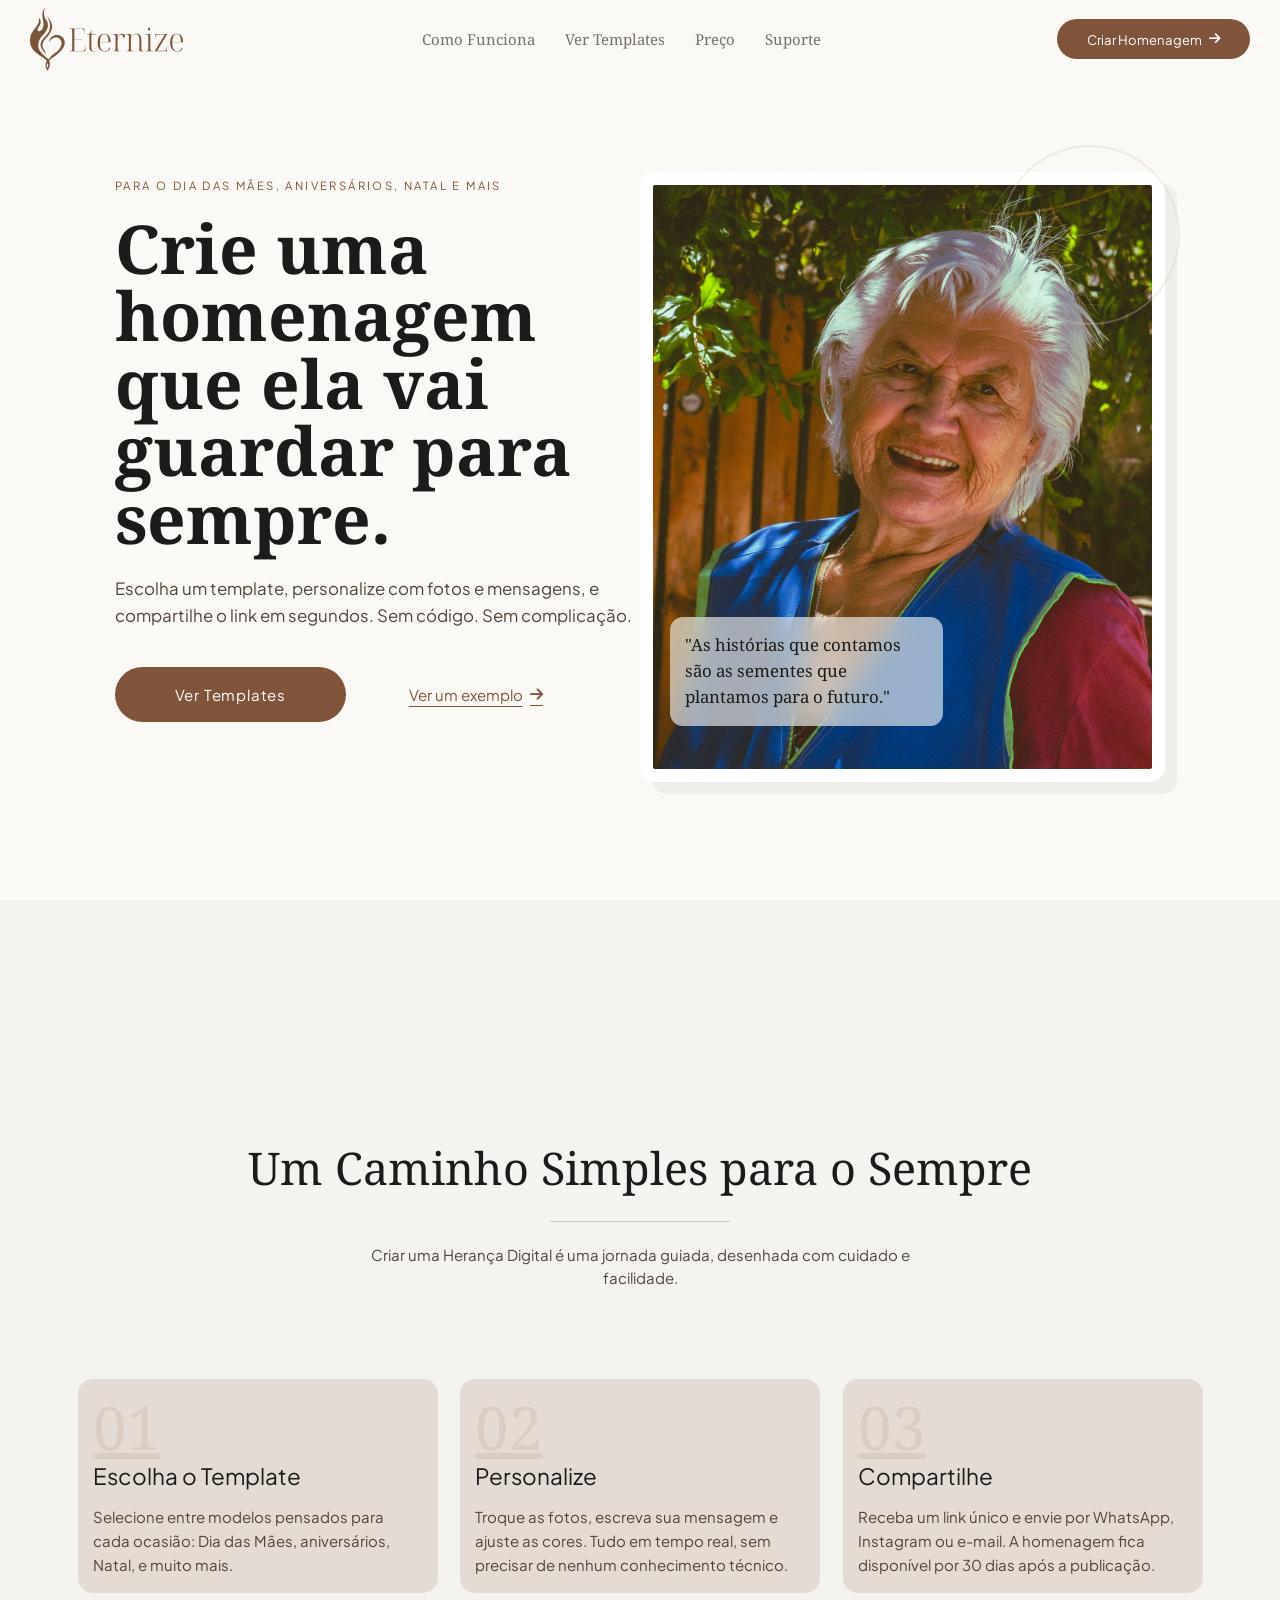
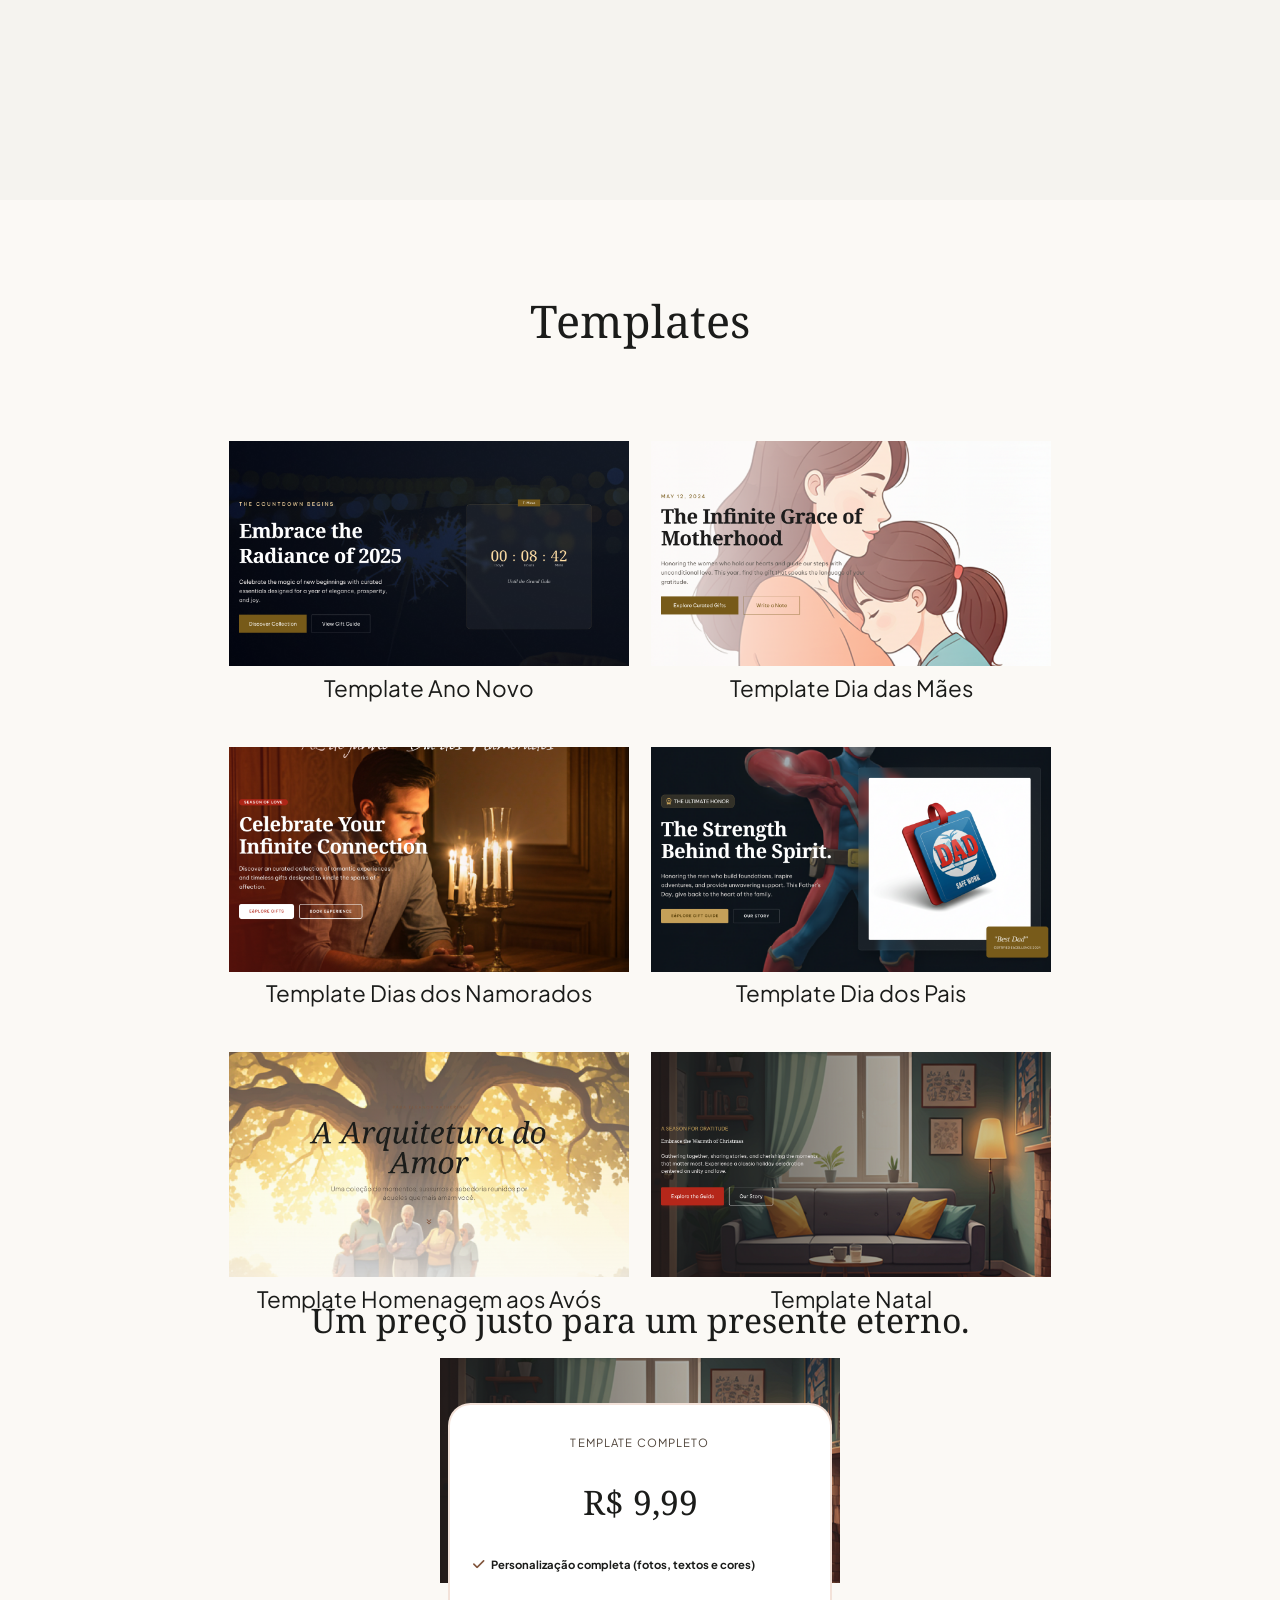
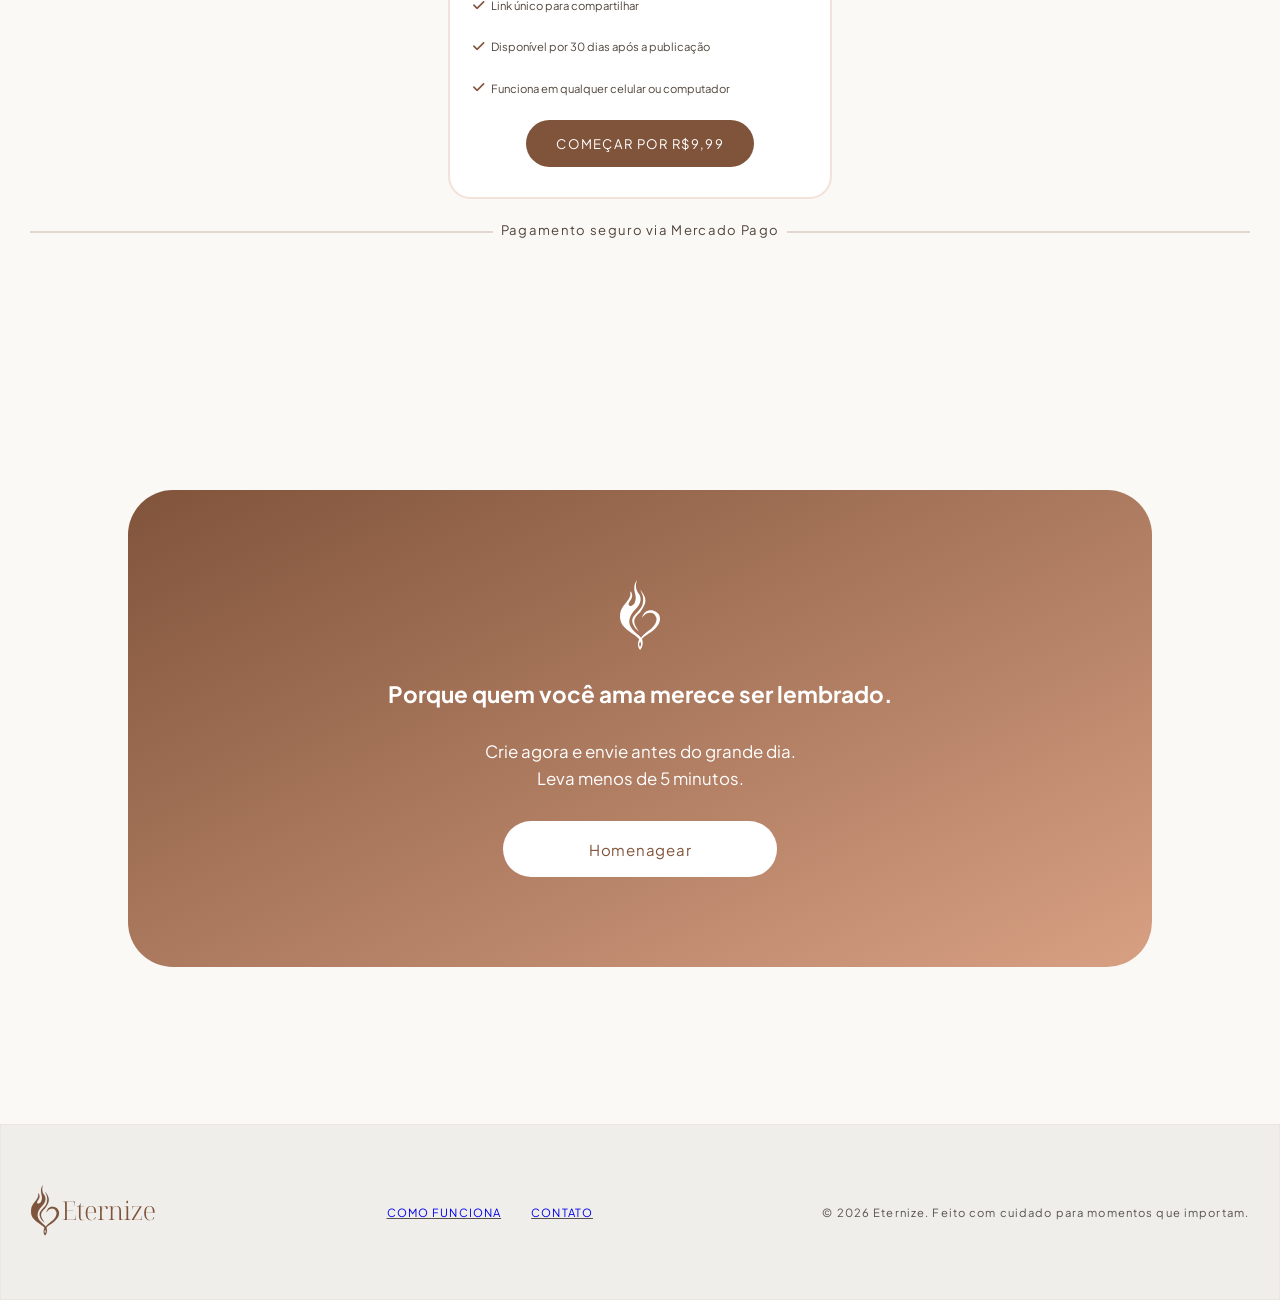
==== commit 0b236f08: "Adição do arquivo html do template de dia dos pais e correção nos links do index (página principal)" ====
--- a/index.html
+++ b/index.html
@@ -50,7 +50,7 @@
           <li><a href="#contact">Suporte</a></li>
         </ul>
       </nav>
-      <a href="#contact" class="cta"
+      <a href="https://www.instagram.com/tataah_arts/" class="cta"
         >Criar Homenagem <i class="fa-solid fa-arrow-right"></i
       ></a>
       <button id="menu-hamburguer" onclick="abrirMenu()">
@@ -141,42 +141,49 @@
       <h2>Templates</h2>
       <div class="grid-container">
         <div class="grid-item i1">
-          <p class="grid-title">Template Ano Novo</p>
+          <a class="grid-title" href="templates/Ano Novo/anonovo.html">Template Ano Novo</a>
           <img
             src="./templates(capas)/template-ano-novo.png"
             alt="Exemplo de template de um site"
           />
         </div>
         <div class="grid-item i2">
-          <p class="grid-title">Template Dia das Mães</p>
+          <a class="grid-title" href="templates/Mães/maes.html">Template Dia das Mães</a>
           <img
             src="./templates(capas)/template-dia-das-maes.png"
             alt="Exemplo de template de um site"
           />
         </div>
         <div class="grid-item i3">
-          <p class="grid-title">Template Dias dos Namorados</p>
+          <a class="grid-title" href="templates/Namorados/namorados.html">Template Dias dos Namorados</a>
           <img
             src="./templates(capas)/template-dia-dos-namorados.png"
             alt="Exemplo de template de um site"
           />
         </div>
         <div class="grid-item i4">
-          <p class="grid-title">Template Dia dos Pais</p>
+          <a class="grid-title" href="templates/Pais/pais.html">Template Dia dos Pais</a>
           <img
             src="./templates(capas)/template-dia-dos-pais.png"
             alt="Exemplo de template de um site"
           />
         </div>
-        <div class="grid-item i4">
-          <p class="grid-title">Template Homenagem aos Avós</p>
+        <div class="grid-item i5">
+          <a class="grid-title" href="templates/Avós/avos.html">Template Homenagem aos Avós</a>
           <img
             src="./templates(capas)/template-homenagem-aos-avos.png"
             alt="Exemplo de template de um site"
           />
         </div>
-        <div class="grid-item i4">
-          <p class="grid-title">Template Natal</p>
+        <div class="grid-item i6">
+          <a class="grid-title" href="templates/Natal/natal.html">Template Natal</a>
+          <img
+            src="./templates(capas)/template-natal.png"
+            alt="Exemplo de template de um site"
+          />
+        </div>
+        <div class="grid-item i7">
+          <a class="grid-title" href="templates/Aniversários/aniversario.html">Template Natal</a>
           <img
             src="./templates(capas)/template-natal.png"
             alt="Exemplo de template de um site"
@@ -221,15 +228,13 @@
           Crie agora e envie antes do grande dia. <br />
           Leva menos de 5 minutos.
         </p>
-        <a href="#contact" class="btn-call">Homenagear</a>
+        <a href="https://www.instagram.com/tataah_arts/" class="btn-call">Homenagear</a>
       </div>
       <footer>
-        <img src="assets/logo-name.svg" alt="Logo da empresa" />
+        <a href="#hero"><img src="assets/logo-name.svg" alt="Logo da empresa" /></a>
         <ul>
-          <li>POLÍTICA DE PRIVACIDADE</li>
-          <li>TERMOS DE SERVIÇO</li>
-          <li>Como funciona</li>
-          <li>Contato</li>
+          <li><a href="#how">Como funciona</a></li>
+          <li><a href="https://www.instagram.com/tataah_arts/">Contato</a></li>
         </ul>
         <p class="copyright">
           © 2026 Eternize. Feito com cuidado para momentos que importam.
--- a/style.css
+++ b/style.css
@@ -485,6 +485,8 @@
   justify-content: space-between;
   align-items: center;
   padding-bottom: 0;
+  max-height: fit-content;
+  gap: 6rem;
 }
 
 .card-call {
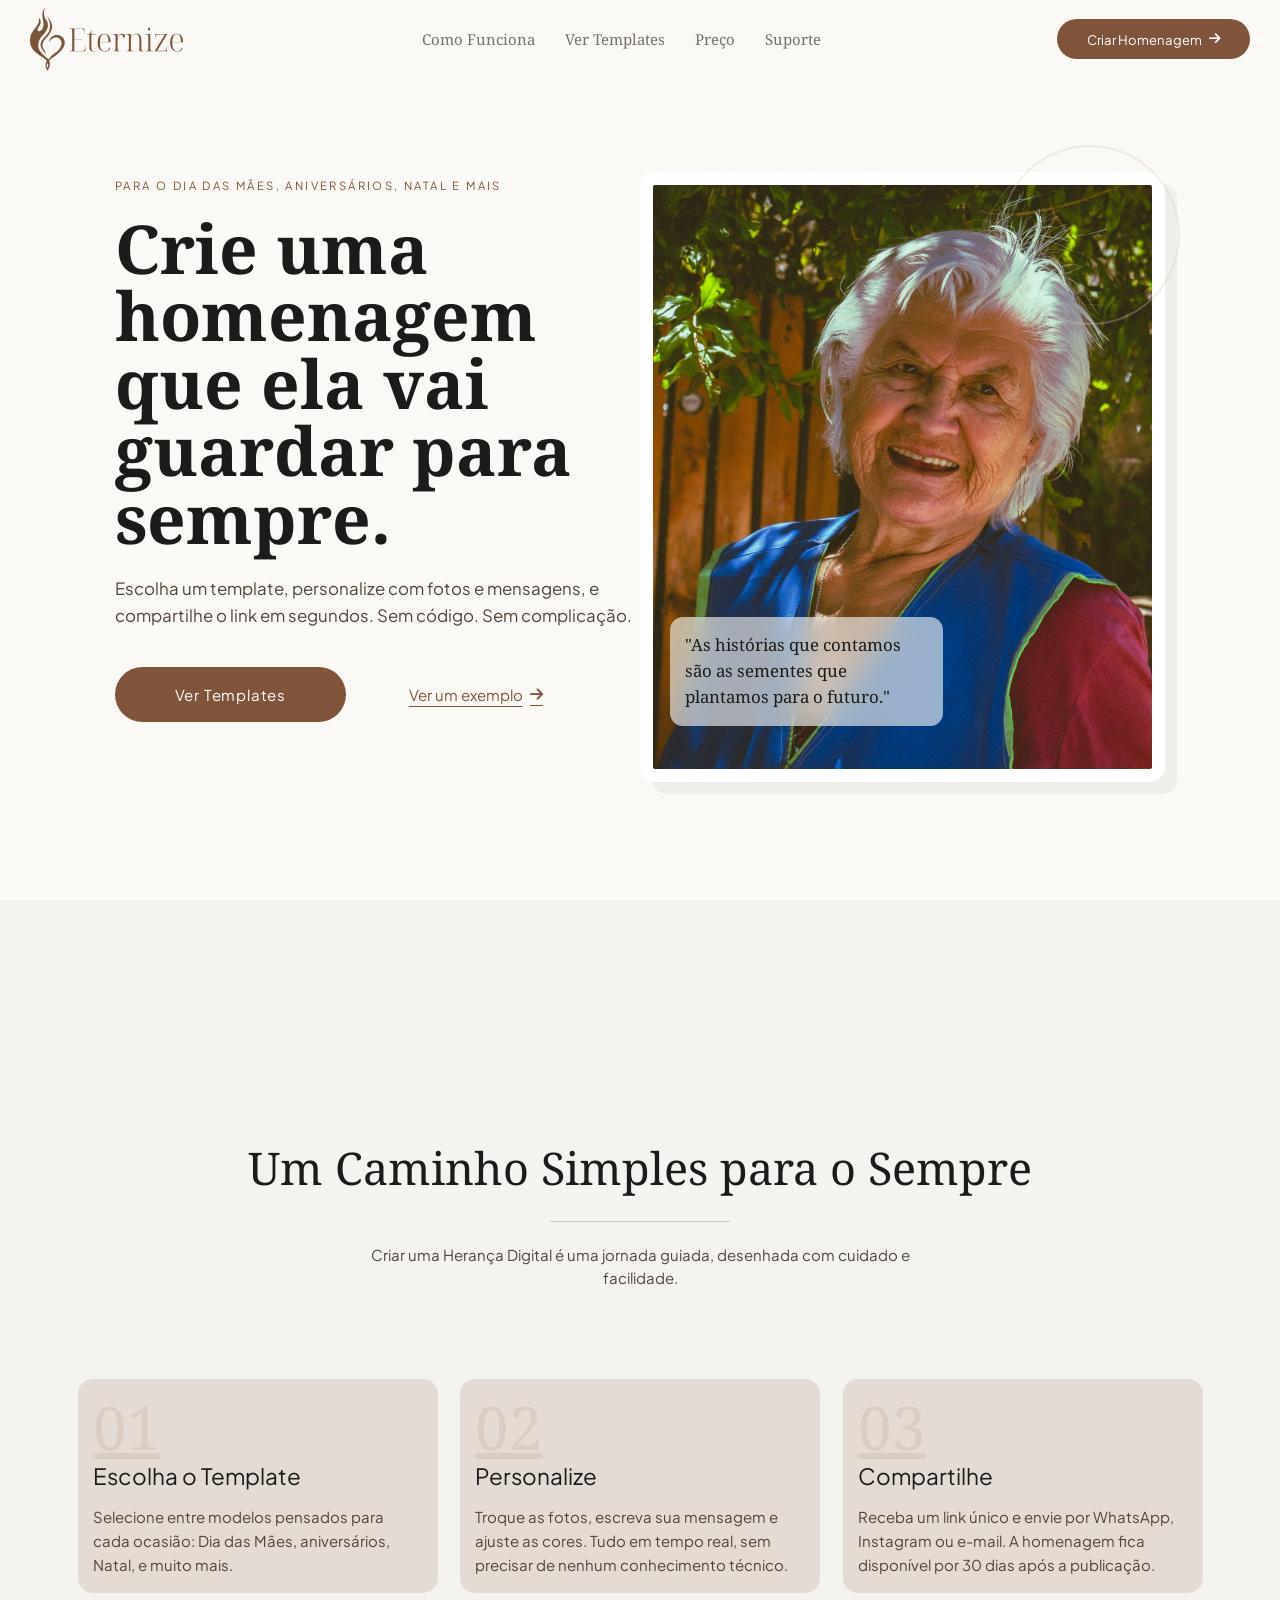
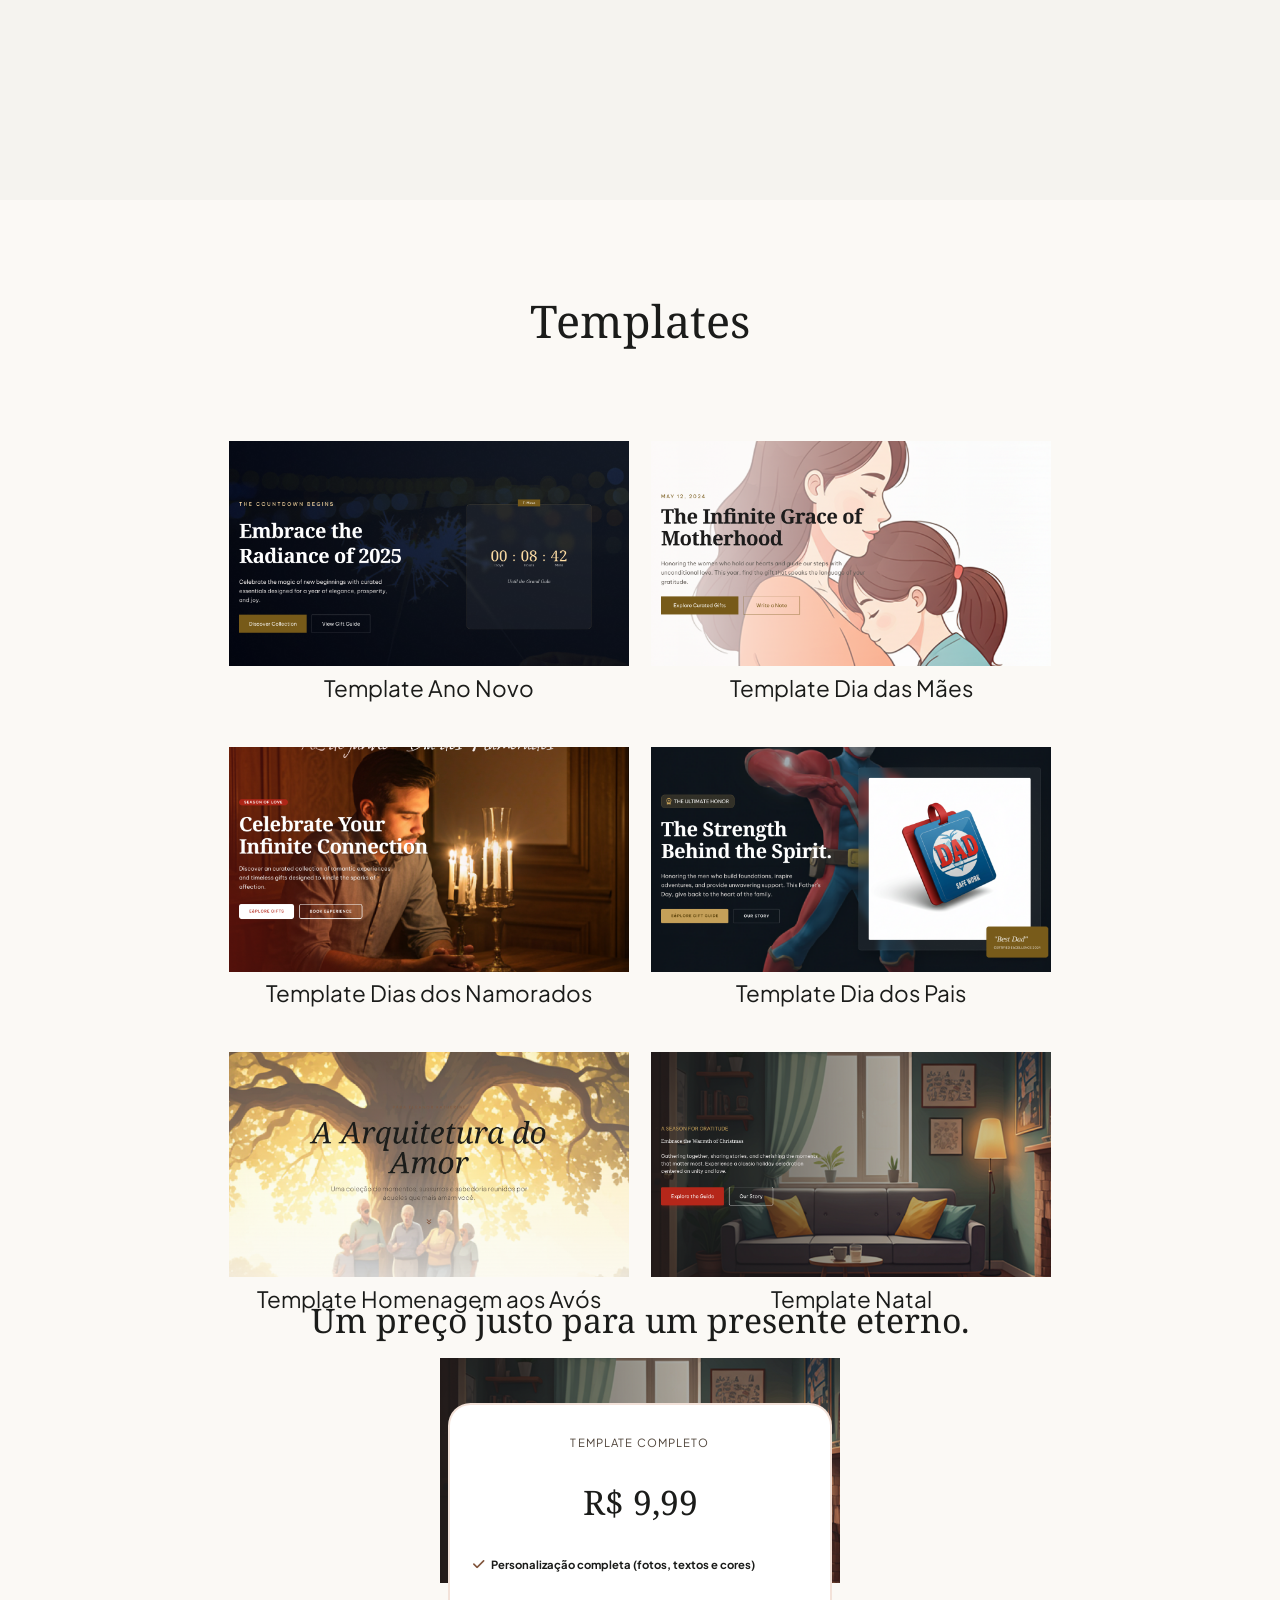
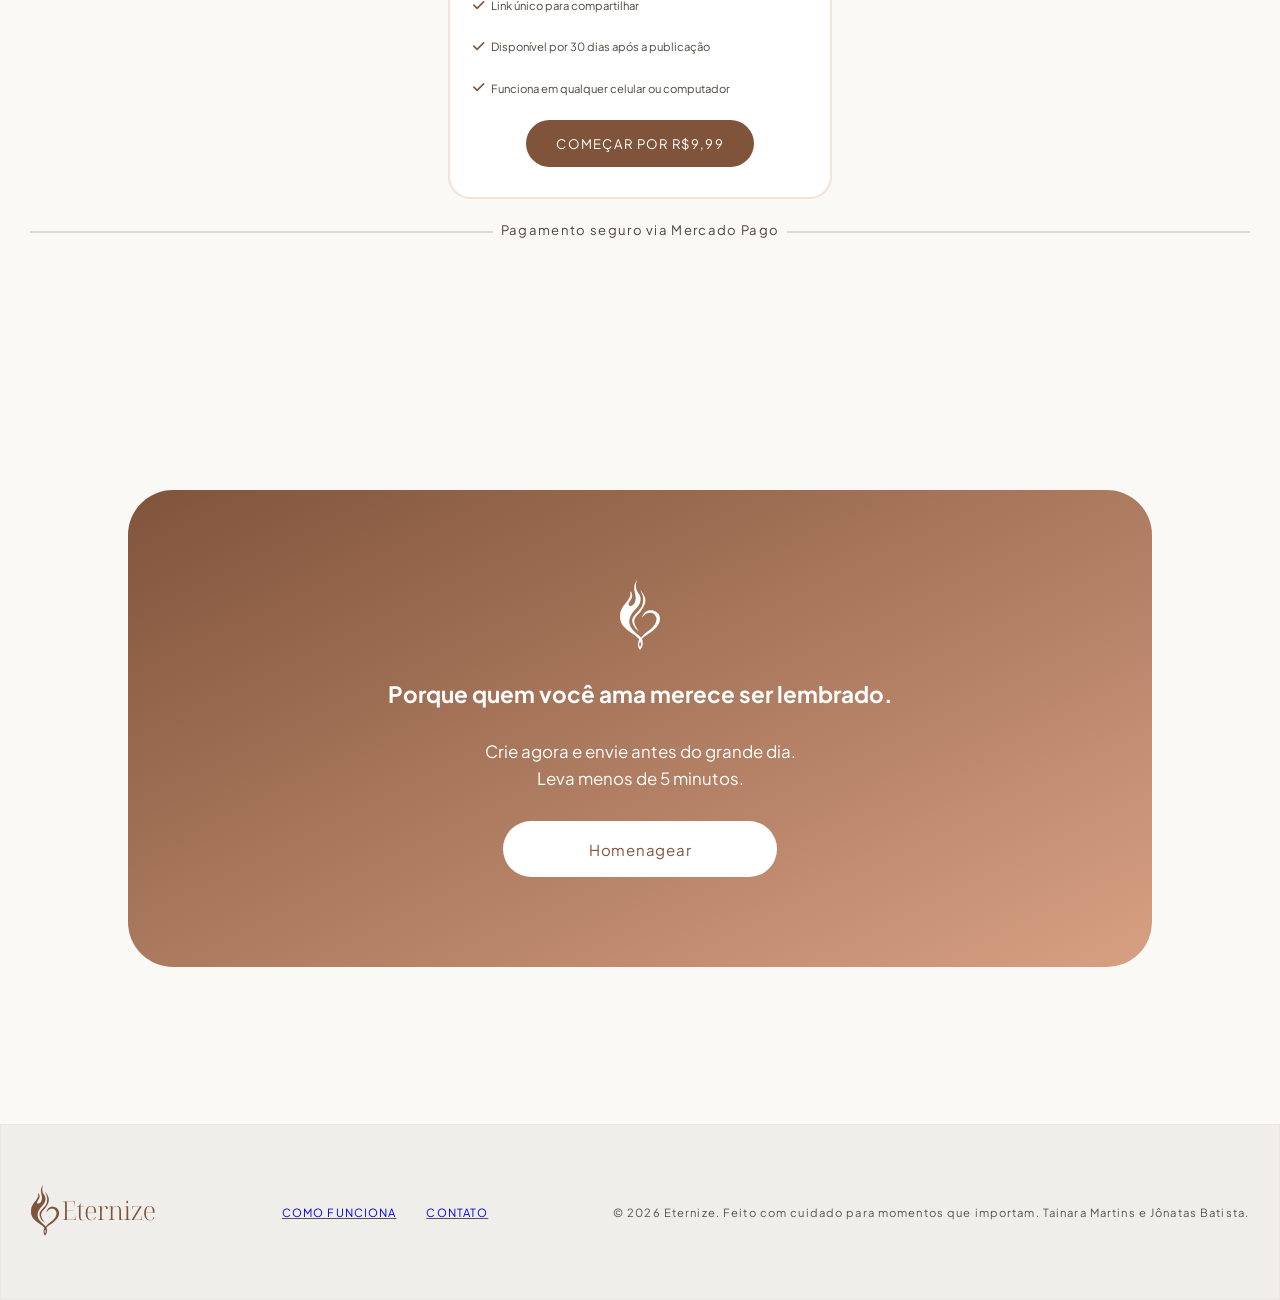
==== commit fbb9f06e: "Adição do arquivo html do template de dia dos pais e correção nos links do index (página principal)" ====
--- a/index.html
+++ b/index.html
@@ -237,7 +237,7 @@
           <li><a href="https://www.instagram.com/tataah_arts/">Contato</a></li>
         </ul>
         <p class="copyright">
-          © 2026 Eternize. Feito com cuidado para momentos que importam.
+          © 2026 Eternize. Feito com cuidado para momentos que importam. Tainara Martins e Jônatas Batista.
         </p>
       </footer>
     </section>
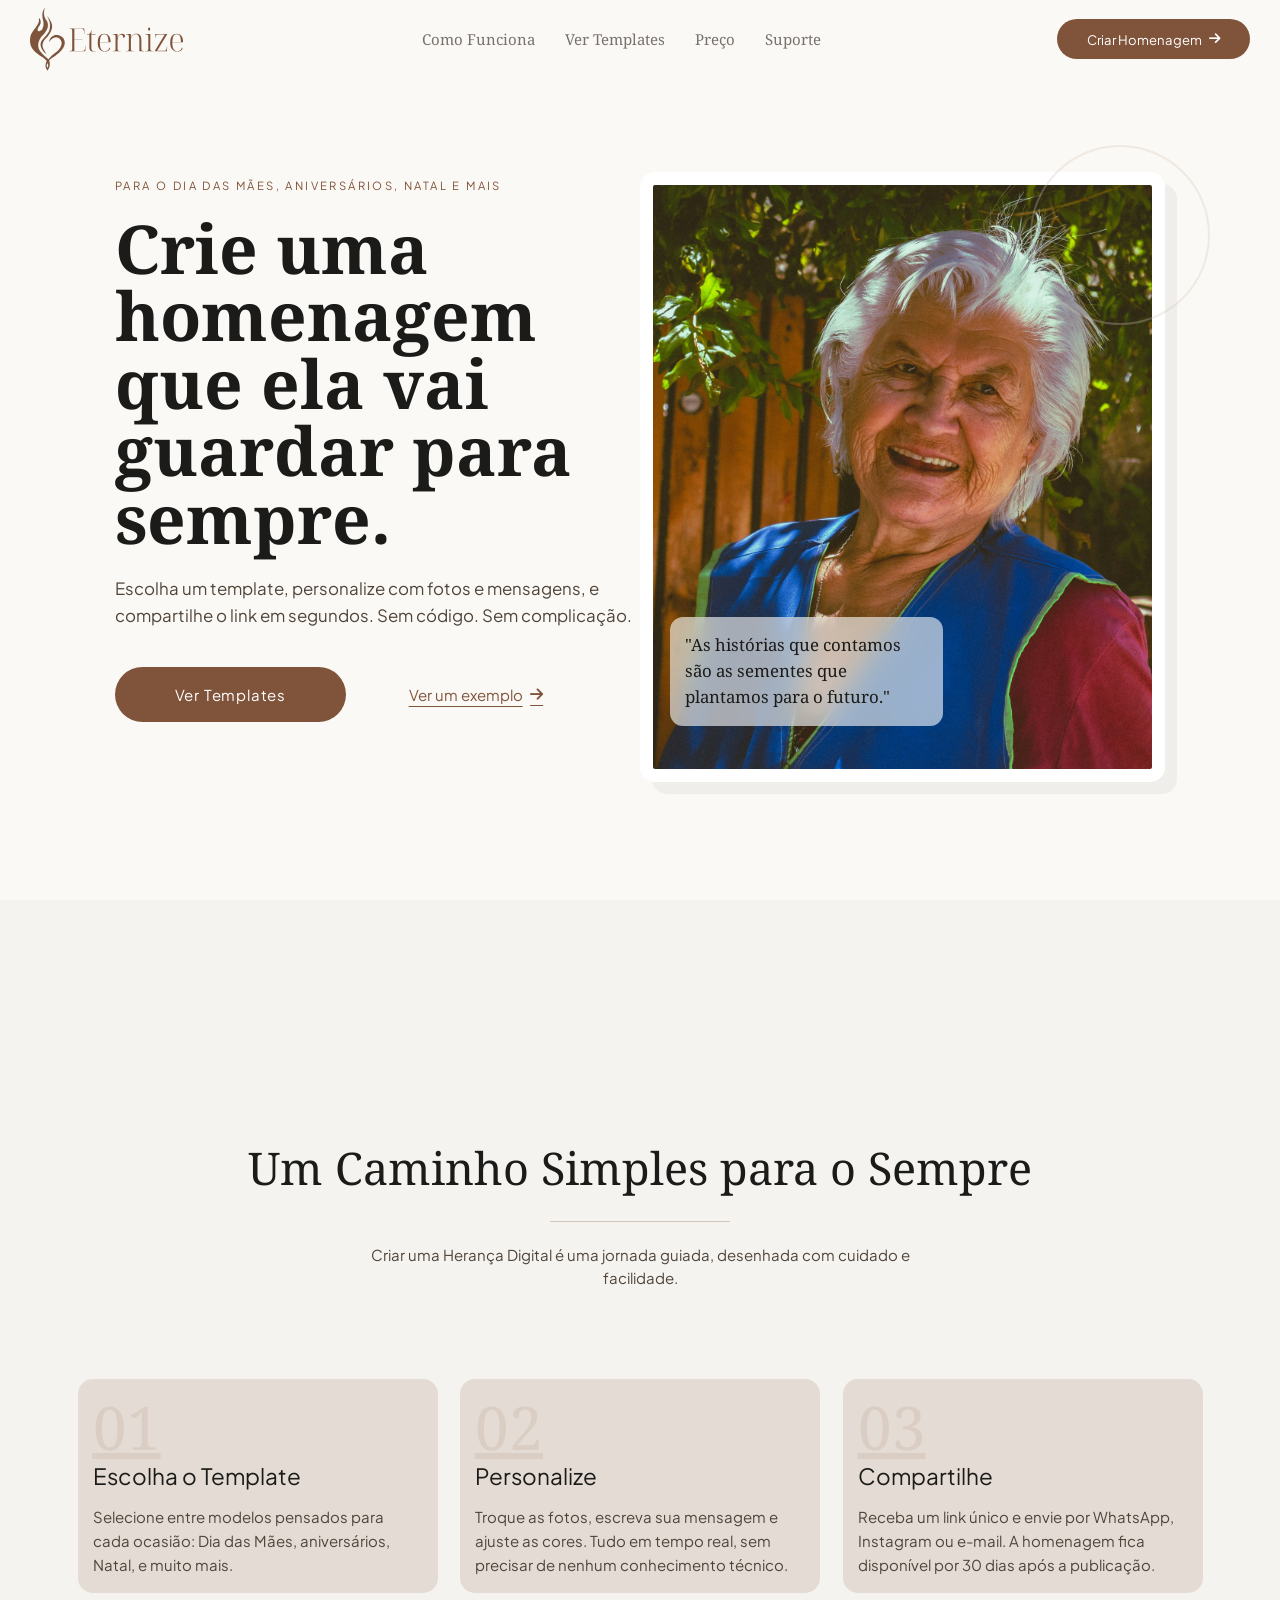
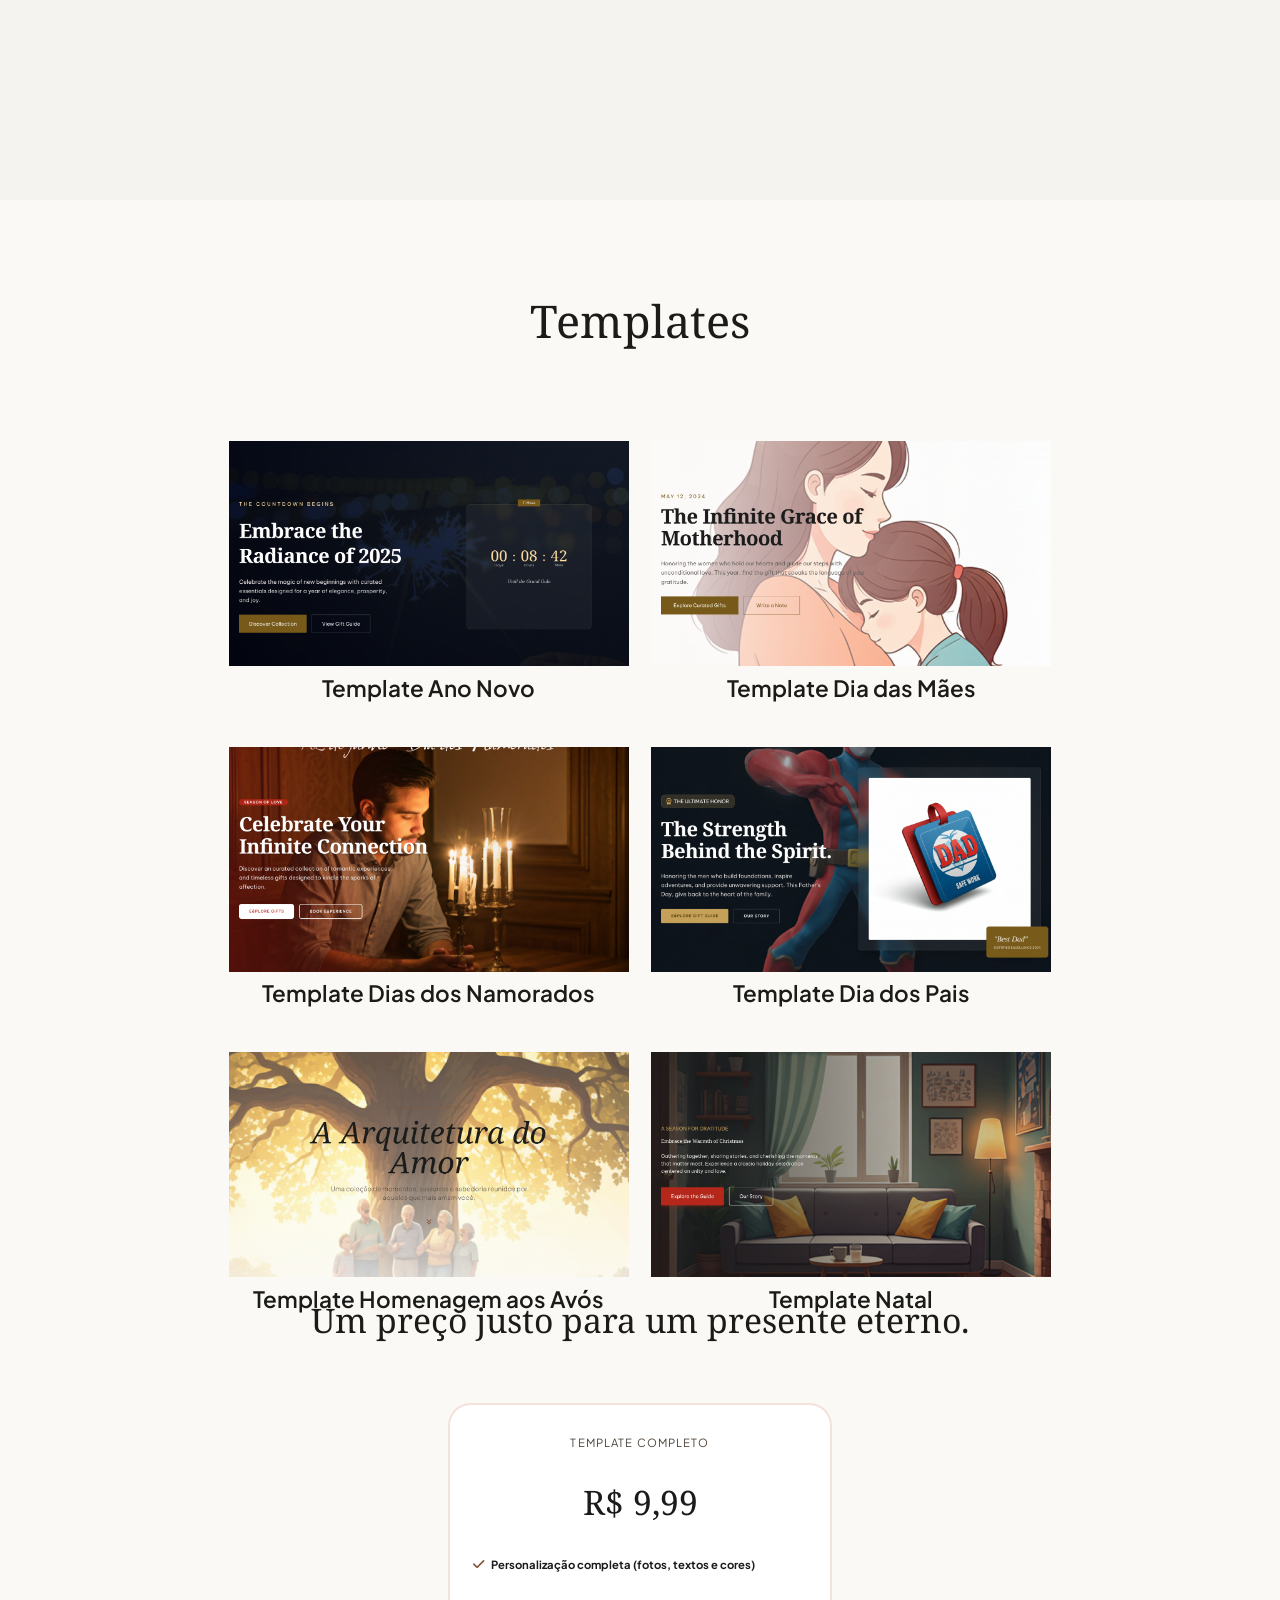
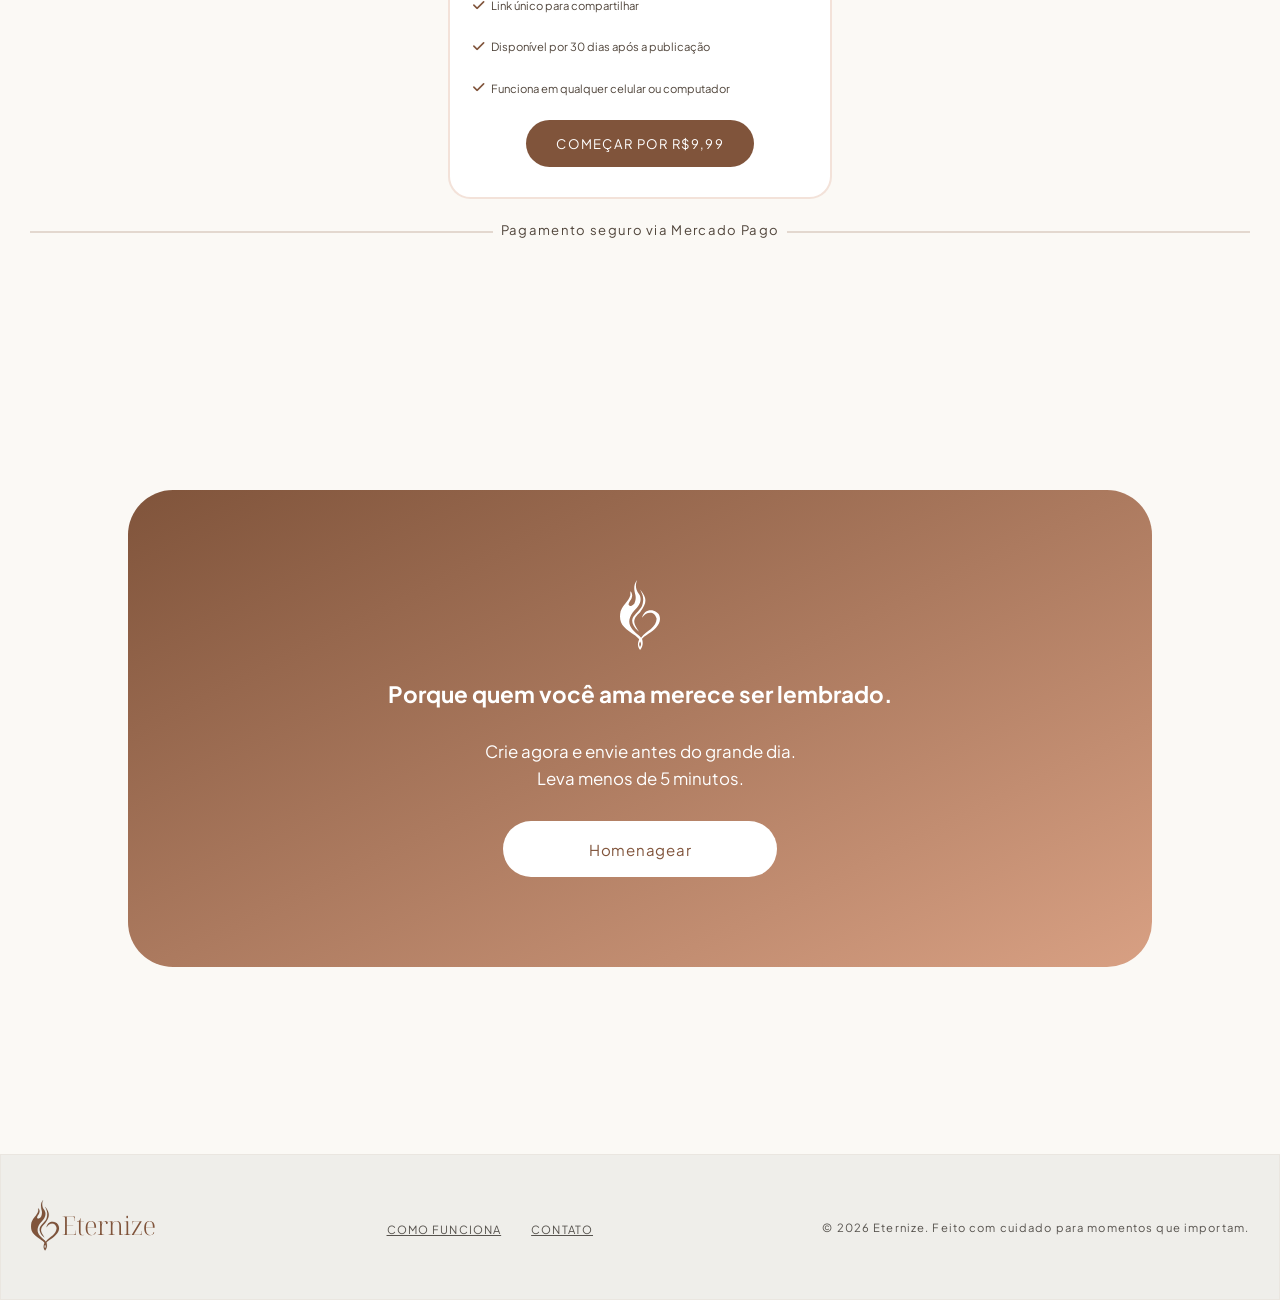
==== commit c1fa301f: "Adição de efeitos de hover para a página principal, ajuste no caminho da imagem da logo da empresa n" ====
--- a/index.html
+++ b/index.html
@@ -41,13 +41,13 @@
   </head>
   <body>
     <header>
-      <img src="./assets/logo-name.svg" alt="" />
+      <img src="./assets/logo-name.svg" alt="Logo Eternize" />
       <nav>
         <ul class="nav-links">
           <li><a href="#how">Como Funciona</a></li>
           <li><a href="#templates">Ver Templates</a></li>
           <li><a href="#price">Preço</a></li>
-          <li><a href="#contact">Suporte</a></li>
+          <li><a href="https://www.instagram.com/tataah_arts/">Suporte</a></li>
         </ul>
       </nav>
       <a href="https://www.instagram.com/tataah_arts/" class="cta"
@@ -141,54 +141,69 @@
       <h2>Templates</h2>
       <div class="grid-container">
         <div class="grid-item i1">
-          <a class="grid-title" href="templates/Ano Novo/anonovo.html">Template Ano Novo</a>
+          <a class="grid-title" href="templates/Ano Novo/anonovo.html"
+            >Template Ano Novo</a
+          >
           <img
             src="./templates(capas)/template-ano-novo.png"
             alt="Exemplo de template de um site"
           />
         </div>
         <div class="grid-item i2">
-          <a class="grid-title" href="templates/Mães/maes.html">Template Dia das Mães</a>
+          <a class="grid-title" href="templates/Mães/maes.html"
+            >Template Dia das Mães</a
+          >
           <img
             src="./templates(capas)/template-dia-das-maes.png"
             alt="Exemplo de template de um site"
           />
         </div>
         <div class="grid-item i3">
-          <a class="grid-title" href="templates/Namorados/namorados.html">Template Dias dos Namorados</a>
+          <a class="grid-title" href="templates/Namorados/namorados.html"
+            >Template Dias dos Namorados</a
+          >
           <img
             src="./templates(capas)/template-dia-dos-namorados.png"
             alt="Exemplo de template de um site"
           />
         </div>
         <div class="grid-item i4">
-          <a class="grid-title" href="templates/Pais/pais.html">Template Dia dos Pais</a>
+          <a class="grid-title" href="templates/Pais/pais.html"
+            >Template Dia dos Pais</a
+          >
           <img
             src="./templates(capas)/template-dia-dos-pais.png"
             alt="Exemplo de template de um site"
           />
         </div>
         <div class="grid-item i5">
-          <a class="grid-title" href="templates/Avós/avos.html">Template Homenagem aos Avós</a>
+          <a class="grid-title" href="templates/Avós/avos.html"
+            >Template Homenagem aos Avós</a
+          >
           <img
             src="./templates(capas)/template-homenagem-aos-avos.png"
             alt="Exemplo de template de um site"
           />
         </div>
         <div class="grid-item i6">
-          <a class="grid-title" href="templates/Natal/natal.html">Template Natal</a>
+          <a class="grid-title" href="templates/Natal/natal.html"
+            >Template Natal</a
+          >
           <img
             src="./templates(capas)/template-natal.png"
             alt="Exemplo de template de um site"
           />
         </div>
-        <div class="grid-item i7">
-          <a class="grid-title" href="templates/Aniversários/aniversario.html">Template Natal</a>
+        <!-- Comentei porque não achei nada sobre esse template de aniversário e ele está com foto e nome do template de Natal -->
+        <!-- <div class="grid-item i7"> 
+          <a class="grid-title" href="templates/Aniversários/aniversario.html"
+            >Template Natal</a
+          >
           <img
             src="./templates(capas)/template-natal.png"
             alt="Exemplo de template de um site"
           />
-        </div>
+        </div> -->
       </div>
     </section>
 
@@ -228,16 +243,20 @@
           Crie agora e envie antes do grande dia. <br />
           Leva menos de 5 minutos.
         </p>
-        <a href="https://www.instagram.com/tataah_arts/" class="btn-call">Homenagear</a>
+        <a href="https://www.instagram.com/tataah_arts/" class="btn-call"
+          >Homenagear</a
+        >
       </div>
       <footer>
-        <a href="#hero"><img src="assets/logo-name.svg" alt="Logo da empresa" /></a>
+        <a href="#hero"
+          ><img src="assets/logo-name.svg" alt="Logo Eternize"
+        /></a>
         <ul>
           <li><a href="#how">Como funciona</a></li>
           <li><a href="https://www.instagram.com/tataah_arts/">Contato</a></li>
         </ul>
         <p class="copyright">
-          © 2026 Eternize. Feito com cuidado para momentos que importam. Tainara Martins e Jônatas Batista.
+          © 2026 Eternize. Feito com cuidado para momentos que importam.
         </p>
       </footer>
     </section>
--- a/style.css
+++ b/style.css
@@ -185,7 +185,7 @@
   aspect-ratio: 1 / 1;
   border: solid 2px rgba(212, 196, 183, 0.3);
   margin-bottom: -10.2rem;
-  margin-left: 24rem;
+  margin-left: 26rem;
   z-index: 12;
 }
 
@@ -346,6 +346,7 @@
 }
 
 .grid-title {
+  font-weight: 600;
   font-size: 1.5rem;
   color: #1b1c1a;
 }
@@ -536,7 +537,7 @@
   display: flex;
   justify-content: space-between;
   align-items: center;
-  padding: 4rem 2rem;
+  padding: 3rem 2rem;
   width: 100vw;
   position: relative;
   left: 0;
@@ -563,7 +564,7 @@
   list-style: none;
 }
 
-footer ul li {
+footer ul li a {
   color: #57534e;
   text-wrap: nowrap;
   font-size: 0.75rem;
@@ -585,7 +586,53 @@
   color: var(--assent-color);
   text-decoration: underline;
   text-underline-offset: 0.5rem;
-  transition: 0.7s ease;
+  transition: 0.5s ease;
+}
+
+.cta:hover,
+.hero-templates-button:hover,
+.card-price-btn:hover {
+  background: #50453b;
+  scale: 1.02;
+  transition: 0.5s ease;
+}
+
+.btn-call:hover {
+  background: #d4c4b7;
+  scale: 1.02;
+  transition: 0.5s ease;
+}
+
+.phrase-container:hover,
+.card:hover {
+  box-shadow: 0 0 20px -12px #000;
+  scale: 1.02;
+  transition: 0.5s ease;
+}
+
+nav ul li:hover,
+footer ul li:hover {
+  color: #50453b;
+  scale: 1.02;
+  transition: 0.2s ease;
+}
+
+.grid-item:hover {
+  scale: 1.02;
+  transition: 0.5s ease;
+}
+
+.grid-title:hover {
+  color: var(--assent-color);
+  scale: 1.02;
+  transition: 0.2s ease;
+  cursor: pointer;
+}
+
+.hero-exemple-button:hover {
+  color: #50453b;
+  scale: 1.02;
+  transition: 0.2s ease;
 }
 
 /* Menu Mobile */
